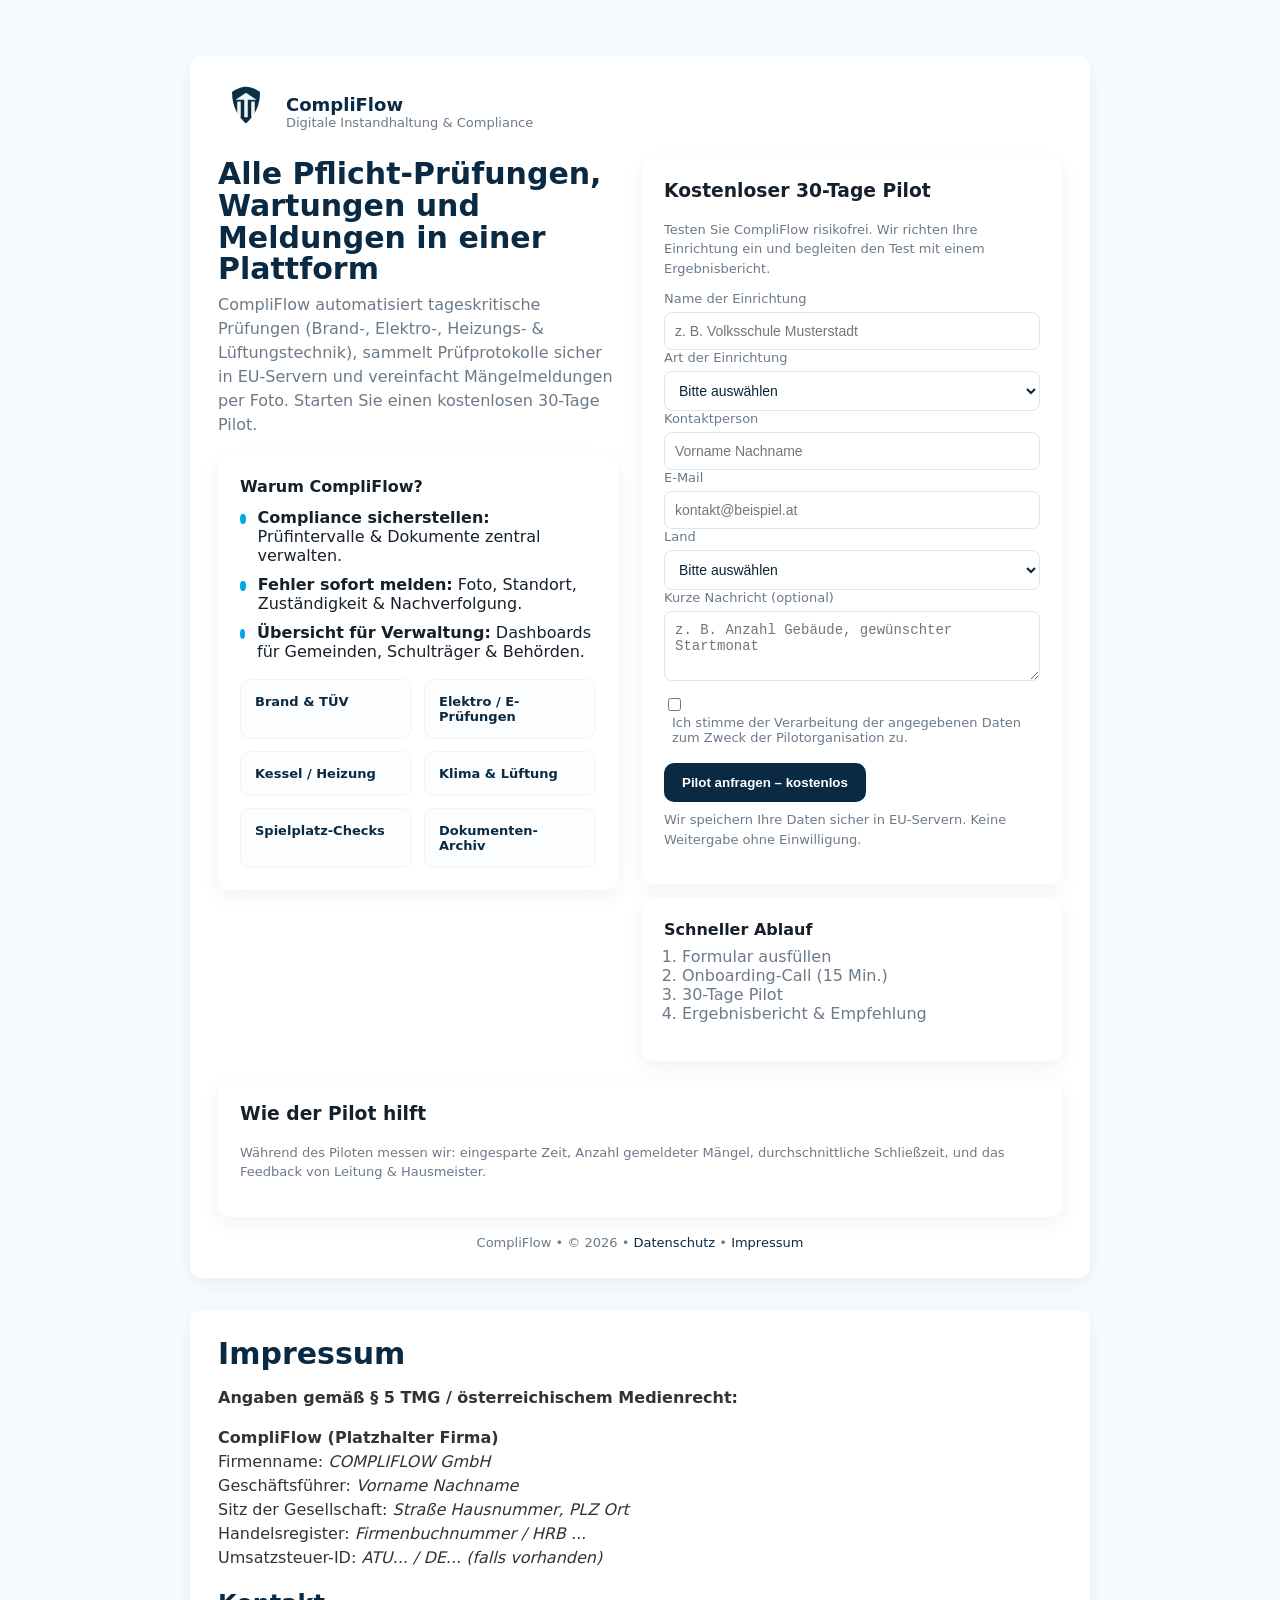
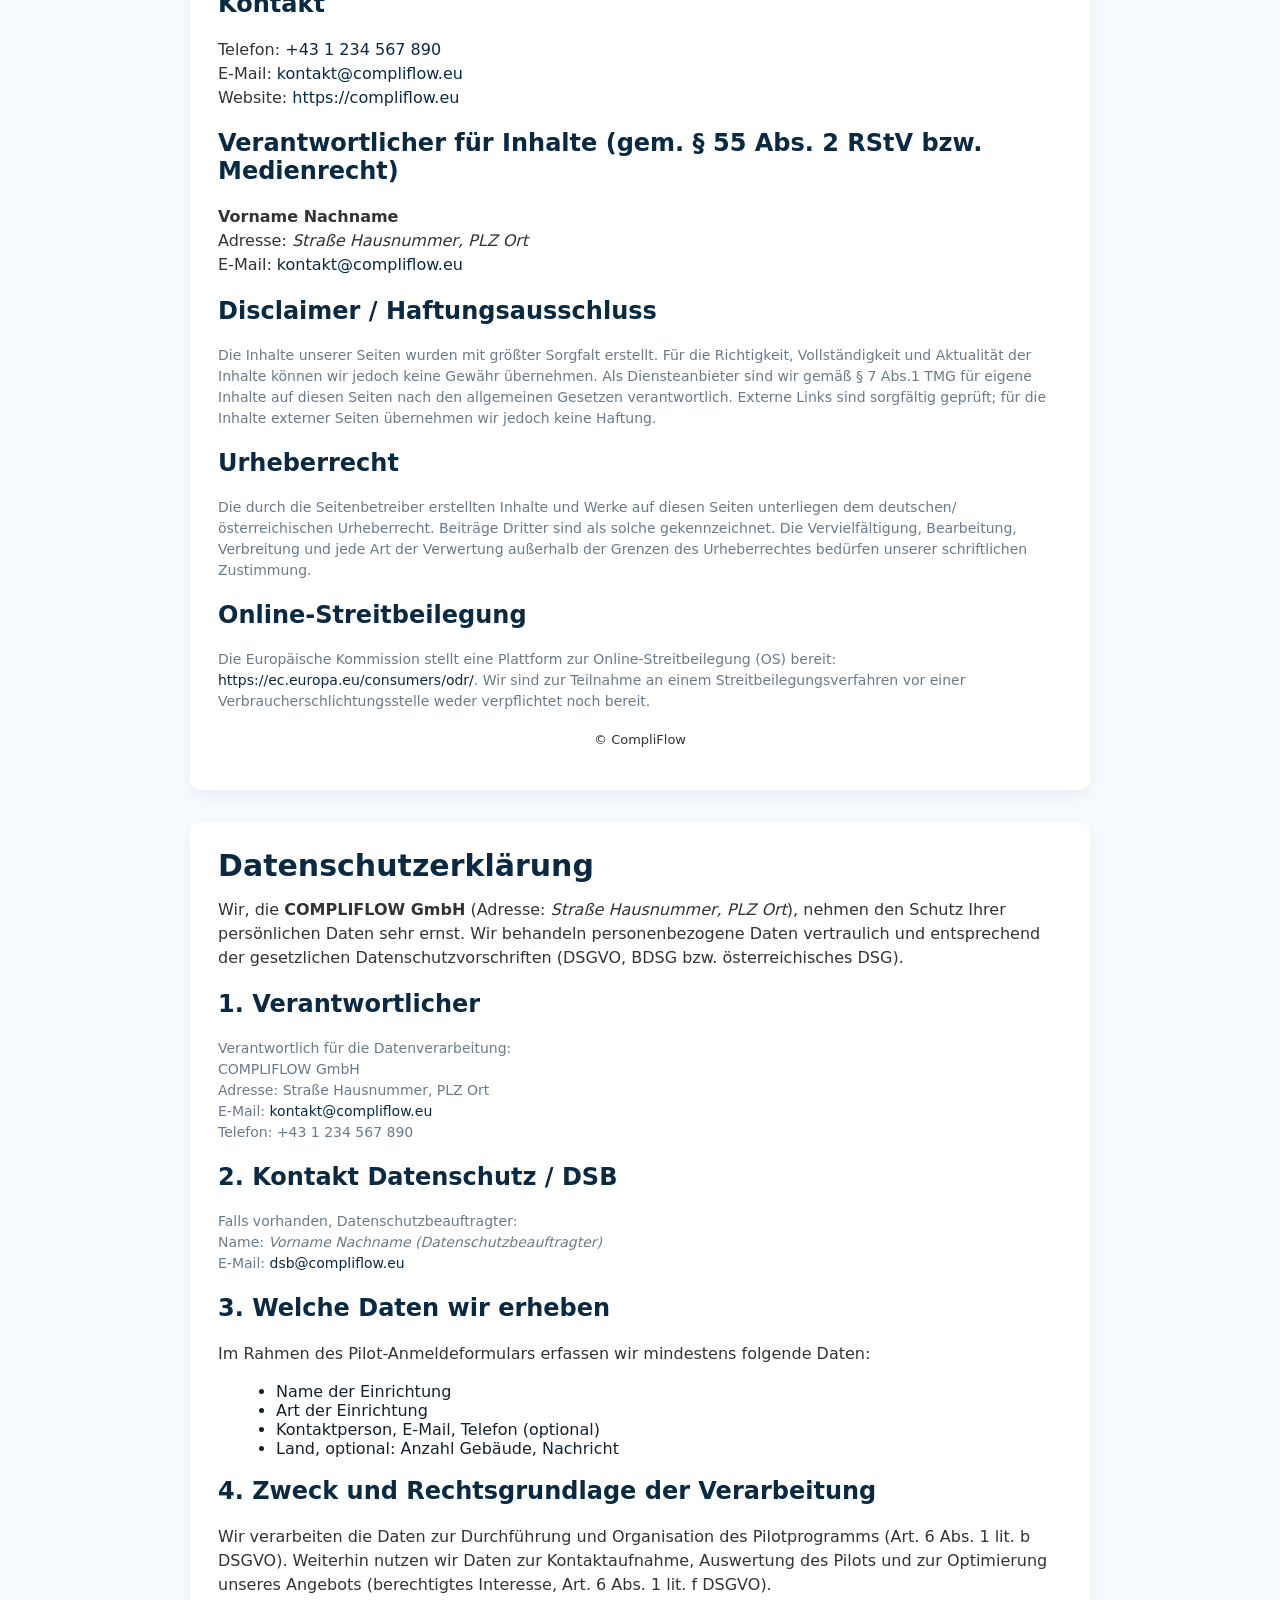
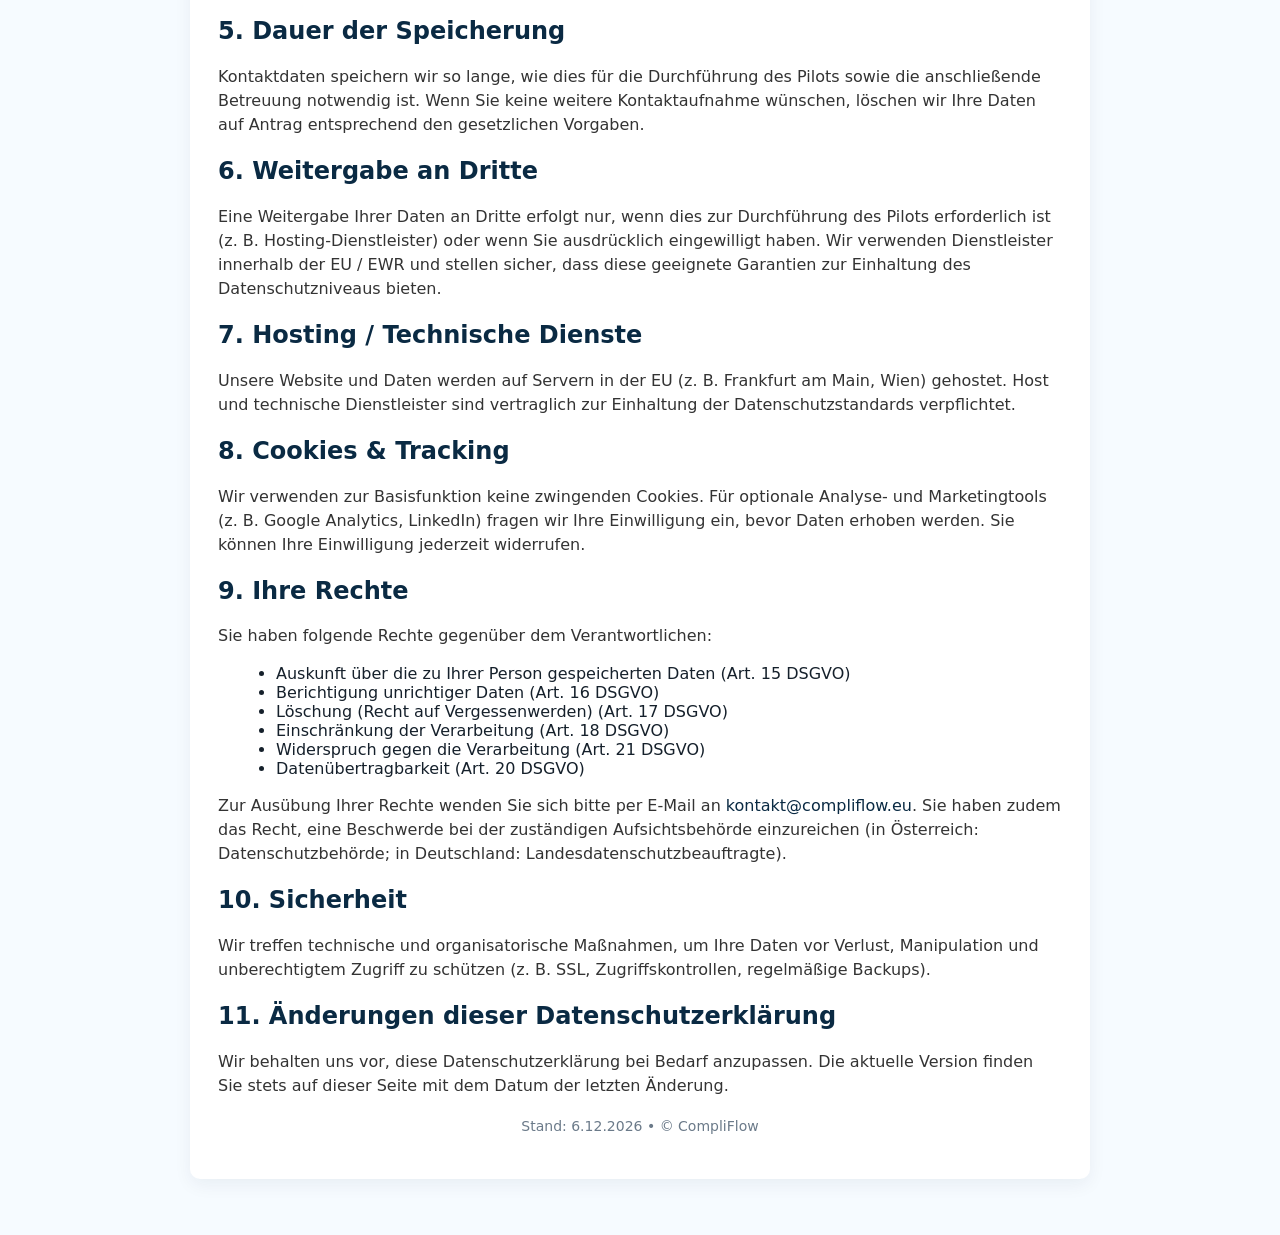
==== index.html @ 42abb783 "Update index.html" ====
<!doctype html>
<html lang="de">
<head><link rel="manifest" href="/manifest.json">
<link rel="apple-touch-icon" sizes="192x192" href="/icons/icon-192.png">
<meta name="theme-color" content="#0A2A43">

  <meta charset="utf-8" />
  <meta name="viewport" content="width=device-width,initial-scale=1" />
  <meta name="description" content="CompliFlow – Digitale Instandhaltung & Compliance für Schulen, Kindergärten & öffentliche Einrichtungen. Kostenloser 30-Tage Pilot." />
  <title>CompliFlow — Digitale Wartung & Compliance für öffentliche Einrichtungen</title>

  <style>
    :root{
      --bg: #f6fbff;
      --primary: #0A2A43;
      --accent: #00A8E8;
      --muted: #6b7a89;
      --card:#ffffff;
      --radius:12px;
      --maxw:1100px;
      --shadow: 0 6px 20px rgba(10,42,67,0.06);
    }
    *{box-sizing:border-box}
    body{font-family:Inter, system-ui, -apple-system, "Segoe UI", Roboto, "Helvetica Neue", Arial; background:var(--bg); color:#15202b; margin:0; padding:0; -webkit-font-smoothing:antialiased}
    a{color:var(--primary); text-decoration:none}
    .container{max-width:var(--maxw); margin:36px auto; padding:24px}
    header{display:flex;align-items:center;gap:16px}
    .logo{display:flex;align-items:center;gap:12px}
    .logo svg{width:56px;height:56px}
    h1{margin:0;font-size:30px;color:var(--primary);line-height:1.06}
    p.lead{margin:8px 0 18px;color:var(--muted);font-size:16px}
    .hero{display:grid;grid-template-columns:1fr 420px;gap:24px;align-items:start;margin-top:18px}
    .card{background:var(--card);border-radius:var(--radius);padding:22px;box-shadow:var(--shadow)}
    .bullets{display:flex;flex-direction:column;gap:10px;margin-top:12px}
    .bullet{display:flex;gap:12px;align-items:flex-start}
    .dot{width:10px;height:10px;background:var(--accent);border-radius:50%;margin-top:6px}
    .features{display:grid;grid-template-columns:repeat(2,minmax(0,1fr));gap:12px;margin-top:18px}
    .feature{background:#fbfdff;border-radius:10px;padding:14px;border:1px solid #eef6fb;color:var(--primary);font-weight:700;font-size:13px}
    form label{display:block;font-size:13px;color:var(--muted);margin-bottom:6px}
    input[type="text"], input[type="email"], select, textarea{
      width:100%;padding:10px;border-radius:8px;border:1px solid #d7e7f4;background:#fff;font-size:14px;color:#0a2533;
    }
    .btn{display:inline-block;background:var(--primary);color:#fff;padding:12px 18px;border-radius:10px;border:none;font-weight:700;cursor:pointer}
    .muted-small{font-size:13px;color:var(--muted);margin-top:8px}
    footer{margin-top:28px;color:var(--muted);font-size:13px;text-align:center}
    .small{font-size:13px;color:var(--muted)}
    @media(max-width:880px){
      .hero{grid-template-columns:1fr; }
      .features{grid-template-columns:repeat(1,1fr)}
      .logo svg{width:48px;height:48px}
    }
  </style>
</head>
<body>
  <div class="container">
    <header>
      <div class="logo" aria-hidden="true">
        <!-- Inline SVG logo (shield + building). Ha külön fájl kell, lásd lent) -->
        <svg viewBox="0 0 64 64" xmlns="http://www.w3.org/2000/svg" role="img" aria-label="CompliFlow Logo">
          <defs>
            <linearGradient id="g1" x1="0" x2="0" y1="0" y2="1">
              <stop offset="0" stop-color="#0b3149"/>
              <stop offset="1" stop-color="#0A2A43"/>
            </linearGradient>
          </defs>
          <!-- shield -->
          <path d="M32 3c6 0 12 3 16 6 0 18-8 29-16 36-8-7-16-18-16-36C20 6 26 3 32 3z" fill="url(#g1)"/>
          <!-- building: 3 pillars -->
          <rect x="22" y="20" width="4" height="18" fill="#fff" opacity="0.95"/>
          <rect x="30" y="16" width="4" height="22" fill="#fff" opacity="0.95"/>
          <rect x="38" y="20" width="4" height="18" fill="#fff" opacity="0.95"/>
          <!-- roof -->
          <path d="M20 18 L32 10 L44 18 Z" fill="#fff" opacity="0.95"/>
        </svg>

        <div>
          <div style="font-weight:800;color:var(--primary);font-size:18px">CompliFlow</div>
          <div class="small">Digitale Instandhaltung & Compliance</div>
        </div>
      </div>
    </header>

    <section class="hero" role="main" aria-labelledby="hero-title">
      <div>
        <h1 id="hero-title">Alle Pflicht-Prüfungen, Wartungen und Meldungen in einer Plattform</h1>
        <p class="lead">CompliFlow automatisiert tageskritische Prüfungen (Brand-, Elektro-, Heizungs- & Lüftungstechnik), sammelt Prüfprotokolle sicher in EU-Servern und vereinfacht Mängelmeldungen per Foto. Starten Sie einen kostenlosen 30-Tage Pilot.</p>

        <div class="card" aria-hidden="false">
          <strong>Warum CompliFlow?</strong>
          <div class="bullets" role="list">
            <div class="bullet" role="listitem"><div class="dot" aria-hidden="true"></div><div><strong>Compliance sicherstellen:</strong> Prüfintervalle & Dokumente zentral verwalten.</div></div>
            <div class="bullet" role="listitem"><div class="dot" aria-hidden="true"></div><div><strong>Fehler sofort melden:</strong> Foto, Standort, Zuständigkeit & Nachverfolgung.</div></div>
            <div class="bullet" role="listitem"><div class="dot" aria-hidden="true"></div><div><strong>Übersicht für Verwaltung:</strong> Dashboards für Gemeinden, Schulträger & Behörden.</div></div>
          </div>

          <div class="features" aria-hidden="false">
            <div class="feature">Brand & TÜV</div>
            <div class="feature">Elektro / E-Prüfungen</div>
            <div class="feature">Kessel / Heizung</div>
            <div class="feature">Klima & Lüftung</div>
            <div class="feature">Spielplatz-Checks</div>
            <div class="feature">Dokumenten-Archiv</div>
          </div>
        </div>

      </div>

      <aside>
        <div class="card" role="region" aria-labelledby="pilot-title">
          <h3 id="pilot-title" style="margin-top:0">Kostenloser 30-Tage Pilot</h3>
          <p class="muted-small">Testen Sie CompliFlow risikofrei. Wir richten Ihre Einrichtung ein und begleiten den Test mit einem Ergebnisbericht.</p>

          <!-- FORM: Replace action with your real endpoint or Formspree -->
          <form id="pilotForm" action="#" method="post" onsubmit="handleSubmit(event)" novalidate>
            <label for="instName">Name der Einrichtung</label>
            <input id="instName" name="institution_name" type="text" required placeholder="z. B. Volksschule Musterstadt">

            <label for="instType">Art der Einrichtung</label>
            <select id="instType" name="institution_type" required>
              <option value="">Bitte auswählen</option>
              <option>Kindergarten / Kita</option>
              <option>Grundschule</option>
              <option>Mittelschule / Sekundarstufe</option>
              <option>Gemeinde / Verwaltungsgebäude</option>
              <option>Andere</option>
            </select>

            <label for="contactName">Kontaktperson</label>
            <input id="contactName" name="contact_name" type="text" required placeholder="Vorname Nachname">

            <label for="email">E-Mail</label>
            <input id="email" name="email" type="email" required placeholder="kontakt@beispiel.at">

            <label for="country">Land</label>
            <select id="country" name="country" required>
              <option value="">Bitte auswählen</option>
              <option>Österreich</option>
              <option>Deutschland</option>
              <option>Ungarn</option>
              <option>Slowakei</option>
              <option>Tschechien</option>
              <option>Andere</option>
            </select>

            <label for="message">Kurze Nachricht (optional)</label>
            <textarea id="message" name="message" rows="3" placeholder="z. B. Anzahl Gebäude, gewünschter Startmonat"></textarea>

            <div style="margin-top:10px">
              <input id="gdpr" name="gdpr" type="checkbox" required>
              <label for="gdpr" style="display:inline-block;margin-left:8px;font-size:13px;color:var(--muted)">Ich stimme der Verarbeitung der angegebenen Daten zum Zweck der Pilotorganisation zu.</label>
            </div>

            <div style="margin-top:12px">
              <button class="btn" type="submit">Pilot anfragen – kostenlos</button>
            </div>

            <p class="muted-small">Wir speichern Ihre Daten sicher in EU-Servern. Keine Weitergabe ohne Einwilligung.</p>
          </form>
        </div>

        <div style="height:14px"></div>

        <div class="card" style="text-align:left">
          <strong>Schneller Ablauf</strong>
          <ol style="color:var(--muted);padding-left:18px;margin-top:8px">
            <li>Formular ausfüllen</li>
            <li>Onboarding-Call (15 Min.)</li>
            <li>30-Tage Pilot</li>
            <li>Ergebnisbericht & Empfehlung</li>
          </ol>
        </div>
      </aside>
    </section>

    <section style="margin-top:20px">
      <div class="card">
        <h3 style="margin-top:0">Wie der Pilot hilft</h3>
        <p class="muted-small">Während des Piloten messen wir: eingesparte Zeit, Anzahl gemeldeter Mängel, durchschnittliche Schließzeit, und das Feedback von Leitung & Hausmeister.</p>
      </div>
    </section>

    <footer>
      <div class="muted-small">CompliFlow • © <span id="year"></span> • <a href="/datenschutz.html">Datenschutz</a> • <a href="/impressum.html">Impressum</a></div>
    </footer>
  </div>

  <script>
    document.getElementById('year').textContent = new Date().getFullYear();

    // Demo submit handler: REPLACE with real endpoint (Formspree/Netlify/back-end)
    async function handleSubmit(e){
      e.preventDefault();
      const form = e.target;
      const data = new FormData(form);
      // Quick front validation
      if(!form.gdpr.checked){ alert('Bitte Datenschutzbestimmungen zustimmen.'); return; }

      // TODO: replace the URL below with your actual backend endpoint or Formspree endpoint
      const endpoint = 'https://formspree.io/f/your-form-id'; // <- REPLACE THIS

      try{
        // If you prefer Netlify forms, just remove fetch and use regular submit with proper attributes.
        const payload = {};
        data.forEach((v,k)=> payload[k]=v);
        // Send to demo endpoint (comment out if not using)
        const resp = await fetch(endpoint, {
          method: 'POST',
          headers: {'Accept':'application/json','Content-Type':'application/json'},
          body: JSON.stringify(payload)
        });
        if(resp.ok){
          alert('Danke! Ihre Pilot-Anfrage wurde gesendet. Wir melden uns in 2 Werktagen.');
          form.reset();
        } else {
          const txt = await resp.text();
          console.error('Form error', txt);
          alert('Fehler beim Senden. Bitte senden Sie eine E-Mail an kontakt@compliflow.eu');
        }
      }catch(err){
        console.error(err);
        alert('Fehler beim Senden. Bitte prüfen Sie Ihre Internetverbindung oder senden Sie eine E-Mail an kontakt@compliflow.eu');
      }
    }
  </script>
</body>
</html>
<!doctype html>
<html lang="de">
<head>
  <meta charset="utf-8" />
  <meta name="viewport" content="width=device-width,initial-scale=1" />
  <title>Impressum – CompliFlow</title>
  <meta name="robots" content="index,follow" />
  <style>
    body{font-family:Inter,system-ui,Arial,sans-serif;background:#f6fbff;color:#15202b;margin:0;padding:24px}
    .container{max-width:900px;margin:32px auto;background:#fff;padding:28px;border-radius:10px;box-shadow:0 6px 18px rgba(10,42,67,0.06)}
    h1{color:#0A2A43;margin-top:0}
    p{color:#333;line-height:1.5}
    .muted{color:#6b7a89;font-size:14px}
    a{color:#0A2A43}
    footer{margin-top:18px;color:#6b7a89;font-size:13px;text-align:center}
  </style>
</head>
<body>
  <div class="container">
    <h1>Impressum</h1>

    <p><strong>Angaben gemäß § 5 TMG / österreichischem Medienrecht:</strong></p>

    <p>
      <strong>CompliFlow (Platzhalter Firma)</strong><br>
      Firmenname: <em>COMPLIFLOW GmbH</em><br>
      Geschäftsführer: <em>Vorname Nachname</em><br>
      Sitz der Gesellschaft: <em>Straße Hausnummer, PLZ Ort</em><br>
      Handelsregister: <em>Firmenbuchnummer / HRB ...</em><br>
      Umsatzsteuer-ID: <em>ATU... / DE... (falls vorhanden)</em>
    </p>

    <h2>Kontakt</h2>
    <p>
      Telefon: <a href="tel:+431234567890">+43 1 234 567 890</a><br>
      E-Mail: <a href="mailto:kontakt@compliflow.eu">kontakt@compliflow.eu</a><br>
      Website: <a href="/">https://compliflow.eu</a>
    </p>

    <h2>Verantwortlicher für Inhalte (gem. § 55 Abs. 2 RStV bzw. Medienrecht)</h2>
    <p>
      <strong>Vorname Nachname</strong><br>
      Adresse: <em>Straße Hausnummer, PLZ Ort</em><br>
      E-Mail: <a href="mailto:kontakt@compliflow.eu">kontakt@compliflow.eu</a>
    </p>

    <h2>Disclaimer / Haftungsausschluss</h2>
    <p class="muted">
      Die Inhalte unserer Seiten wurden mit größter Sorgfalt erstellt. Für die Richtigkeit, Vollständigkeit und Aktualität der Inhalte können wir jedoch keine Gewähr übernehmen.
      Als Diensteanbieter sind wir gemäß § 7 Abs.1 TMG für eigene Inhalte auf diesen Seiten nach den allgemeinen Gesetzen verantwortlich.
      Externe Links sind sorgfältig geprüft; für die Inhalte externer Seiten übernehmen wir jedoch keine Haftung.
    </p>

    <h2>Urheberrecht</h2>
    <p class="muted">
      Die durch die Seitenbetreiber erstellten Inhalte und Werke auf diesen Seiten unterliegen dem deutschen/österreichischen Urheberrecht.
      Beiträge Dritter sind als solche gekennzeichnet. Die Vervielfältigung, Bearbeitung, Verbreitung und jede Art der Verwertung außerhalb der Grenzen des Urheberrechtes bedürfen unserer schriftlichen Zustimmung.
    </p>

    <h2>Online-Streitbeilegung</h2>
    <p class="muted">
      Die Europäische Kommission stellt eine Plattform zur Online-Streitbeilegung (OS) bereit: <a href="https://ec.europa.eu/consumers/odr/" target="_blank" rel="noopener">https://ec.europa.eu/consumers/odr/</a>.
      Wir sind zur Teilnahme an einem Streitbeilegungsverfahren vor einer Verbraucherschlichtungsstelle weder verpflichtet noch bereit.
    </p>

    <footer>
      <p>© <span id="year"></span> CompliFlow</p>
    </footer>
  </div>

  <script>document.getElementById('year').textContent=new Date().getFullYear();</script>
</body>
</html>
<!doctype html>
<html lang="de">
<head>
  <meta charset="utf-8" />
  <meta name="viewport" content="width=device-width,initial-scale=1" />
  <title>Datenschutzerklärung – CompliFlow</title>
  <meta name="robots" content="index,follow" />
  <style>
    body{font-family:Inter,system-ui,Arial,sans-serif;background:#f6fbff;color:#15202b;margin:0;padding:24px}
    .container{max-width:900px;margin:32px auto;background:#fff;padding:28px;border-radius:10px;box-shadow:0 6px 18px rgba(10,42,67,0.06)}
    h1{color:#0A2A43;margin-top:0}
    h2{color:#0A2A43}
    p{color:#333;line-height:1.5}
    ul{margin-left:18px}
    .muted{color:#6b7a89;font-size:14px}
    a{color:#0A2A43}
    footer{margin-top:18px;color:#6b7a89;font-size:13px;text-align:center}
  </style>
</head>
<body>
  <div class="container">
    <h1>Datenschutzerklärung</h1>

    <p>Wir, die <strong>COMPLIFLOW GmbH</strong> (Adresse: <em>Straße Hausnummer, PLZ Ort</em>), nehmen den Schutz Ihrer persönlichen Daten sehr ernst. Wir behandeln personenbezogene Daten vertraulich und entsprechend der gesetzlichen Datenschutzvorschriften (DSGVO, BDSG bzw. österreichisches DSG).</p>

    <h2>1. Verantwortlicher</h2>
    <p class="muted">
      Verantwortlich für die Datenverarbeitung: <br>
      COMPLIFLOW GmbH<br>
      Adresse: Straße Hausnummer, PLZ Ort<br>
      E-Mail: <a href="mailto:kontakt@compliflow.eu">kontakt@compliflow.eu</a><br>
      Telefon: +43 1 234 567 890
    </p>

    <h2>2. Kontakt Datenschutz / DSB</h2>
    <p class="muted">Falls vorhanden, Datenschutzbeauftragter: <br>
      Name: <em>Vorname Nachname (Datenschutzbeauftragter)</em><br>
      E-Mail: <a href="mailto:dsb@compliflow.eu">dsb@compliflow.eu</a>
    </p>

    <h2>3. Welche Daten wir erheben</h2>
    <p>Im Rahmen des Pilot-Anmeldeformulars erfassen wir mindestens folgende Daten:</p>
    <ul>
      <li>Name der Einrichtung</li>
      <li>Art der Einrichtung</li>
      <li>Kontaktperson, E-Mail, Telefon (optional)</li>
      <li>Land, optional: Anzahl Gebäude, Nachricht</li>
    </ul>

    <h2>4. Zweck und Rechtsgrundlage der Verarbeitung</h2>
    <p>Wir verarbeiten die Daten zur Durchführung und Organisation des Pilotprogramms (Art. 6 Abs. 1 lit. b DSGVO). Weiterhin nutzen wir Daten zur Kontaktaufnahme, Auswertung des Pilots und zur Optimierung unseres Angebots (berechtigtes Interesse, Art. 6 Abs. 1 lit. f DSGVO).</p>

    <h2>5. Dauer der Speicherung</h2>
    <p>Kontaktdaten speichern wir so lange, wie dies für die Durchführung des Pilots sowie die anschließende Betreuung notwendig ist. Wenn Sie keine weitere Kontaktaufnahme wünschen, löschen wir Ihre Daten auf Antrag entsprechend den gesetzlichen Vorgaben.</p>

    <h2>6. Weitergabe an Dritte</h2>
    <p>Eine Weitergabe Ihrer Daten an Dritte erfolgt nur, wenn dies zur Durchführung des Pilots erforderlich ist (z. B. Hosting-Dienstleister) oder wenn Sie ausdrücklich eingewilligt haben. Wir verwenden Dienstleister innerhalb der EU / EWR und stellen sicher, dass diese geeignete Garantien zur Einhaltung des Datenschutzniveaus bieten.</p>

    <h2>7. Hosting / Technische Dienste</h2>
    <p>Unsere Website und Daten werden auf Servern in der EU (z. B. Frankfurt am Main, Wien) gehostet. Host und technische Dienstleister sind vertraglich zur Einhaltung der Datenschutzstandards verpflichtet.</p>

    <h2>8. Cookies & Tracking</h2>
    <p>Wir verwenden zur Basisfunktion keine zwingenden Cookies. Für optionale Analyse- und Marketingtools (z. B. Google Analytics, LinkedIn) fragen wir Ihre Einwilligung ein, bevor Daten erhoben werden. Sie können Ihre Einwilligung jederzeit widerrufen.</p>

    <h2>9. Ihre Rechte</h2>
    <p>Sie haben folgende Rechte gegenüber dem Verantwortlichen:</p>
    <ul>
      <li>Auskunft über die zu Ihrer Person gespeicherten Daten (Art. 15 DSGVO)</li>
      <li>Berichtigung unrichtiger Daten (Art. 16 DSGVO)</li>
      <li>Löschung (Recht auf Vergessenwerden) (Art. 17 DSGVO)</li>
      <li>Einschränkung der Verarbeitung (Art. 18 DSGVO)</li>
      <li>Widerspruch gegen die Verarbeitung (Art. 21 DSGVO)</li>
      <li>Datenübertragbarkeit (Art. 20 DSGVO)</li>
    </ul>
    <p>Zur Ausübung Ihrer Rechte wenden Sie sich bitte per E-Mail an <a href="mailto:kontakt@compliflow.eu">kontakt@compliflow.eu</a>. Sie haben zudem das Recht, eine Beschwerde bei der zuständigen Aufsichtsbehörde einzureichen (in Österreich: Datenschutzbehörde; in Deutschland: Landesdatenschutzbeauftragte).</p>

    <h2>10. Sicherheit</h2>
    <p>Wir treffen technische und organisatorische Maßnahmen, um Ihre Daten vor Verlust, Manipulation und unberechtigtem Zugriff zu schützen (z. B. SSL, Zugriffskontrollen, regelmäßige Backups).</p>

    <h2>11. Änderungen dieser Datenschutzerklärung</h2>
    <p>Wir behalten uns vor, diese Datenschutzerklärung bei Bedarf anzupassen. Die aktuelle Version finden Sie stets auf dieser Seite mit dem Datum der letzten Änderung.</p>

    <footer>
      <p class="muted">Stand: <span id="date"></span> • © CompliFlow</p>
    </footer>
  </div>

  <script>document.getElementById('date').textContent=new Date().toLocaleDateString('de-DE');</script>
</body>
</html>
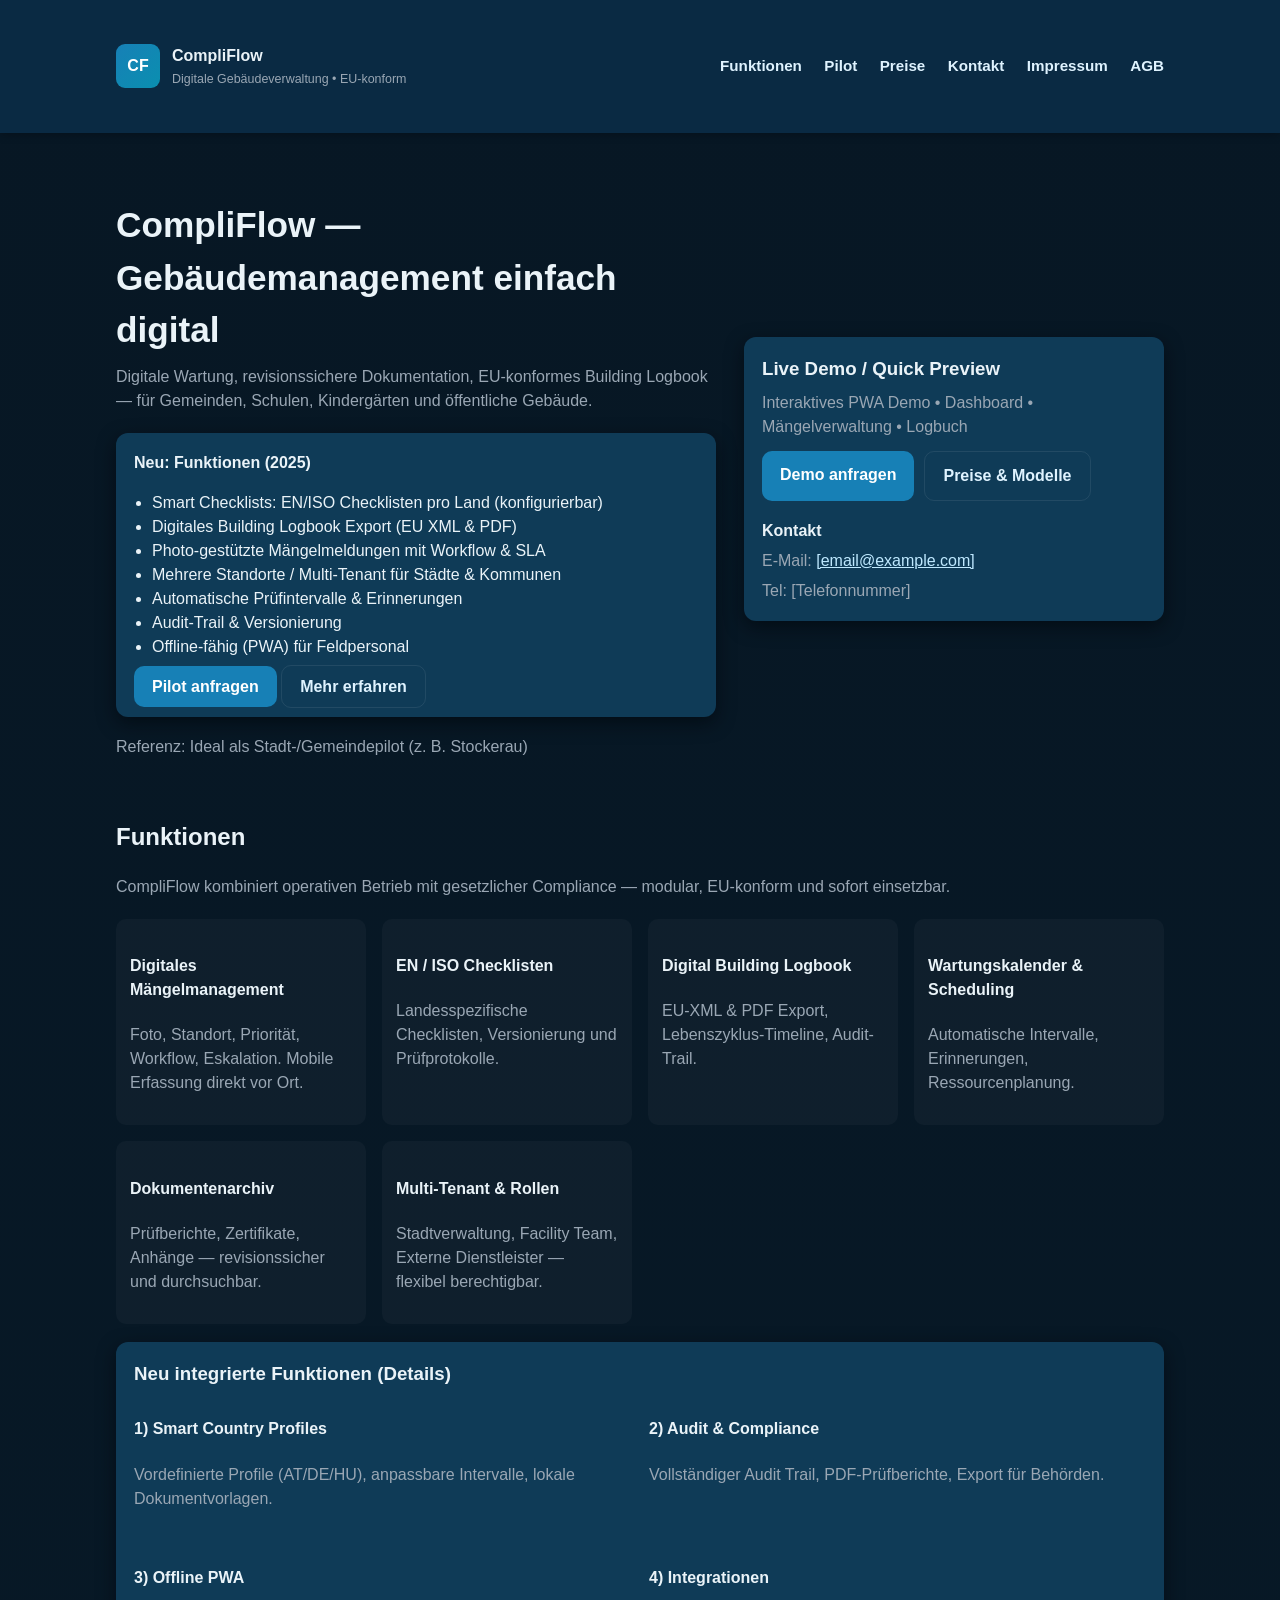
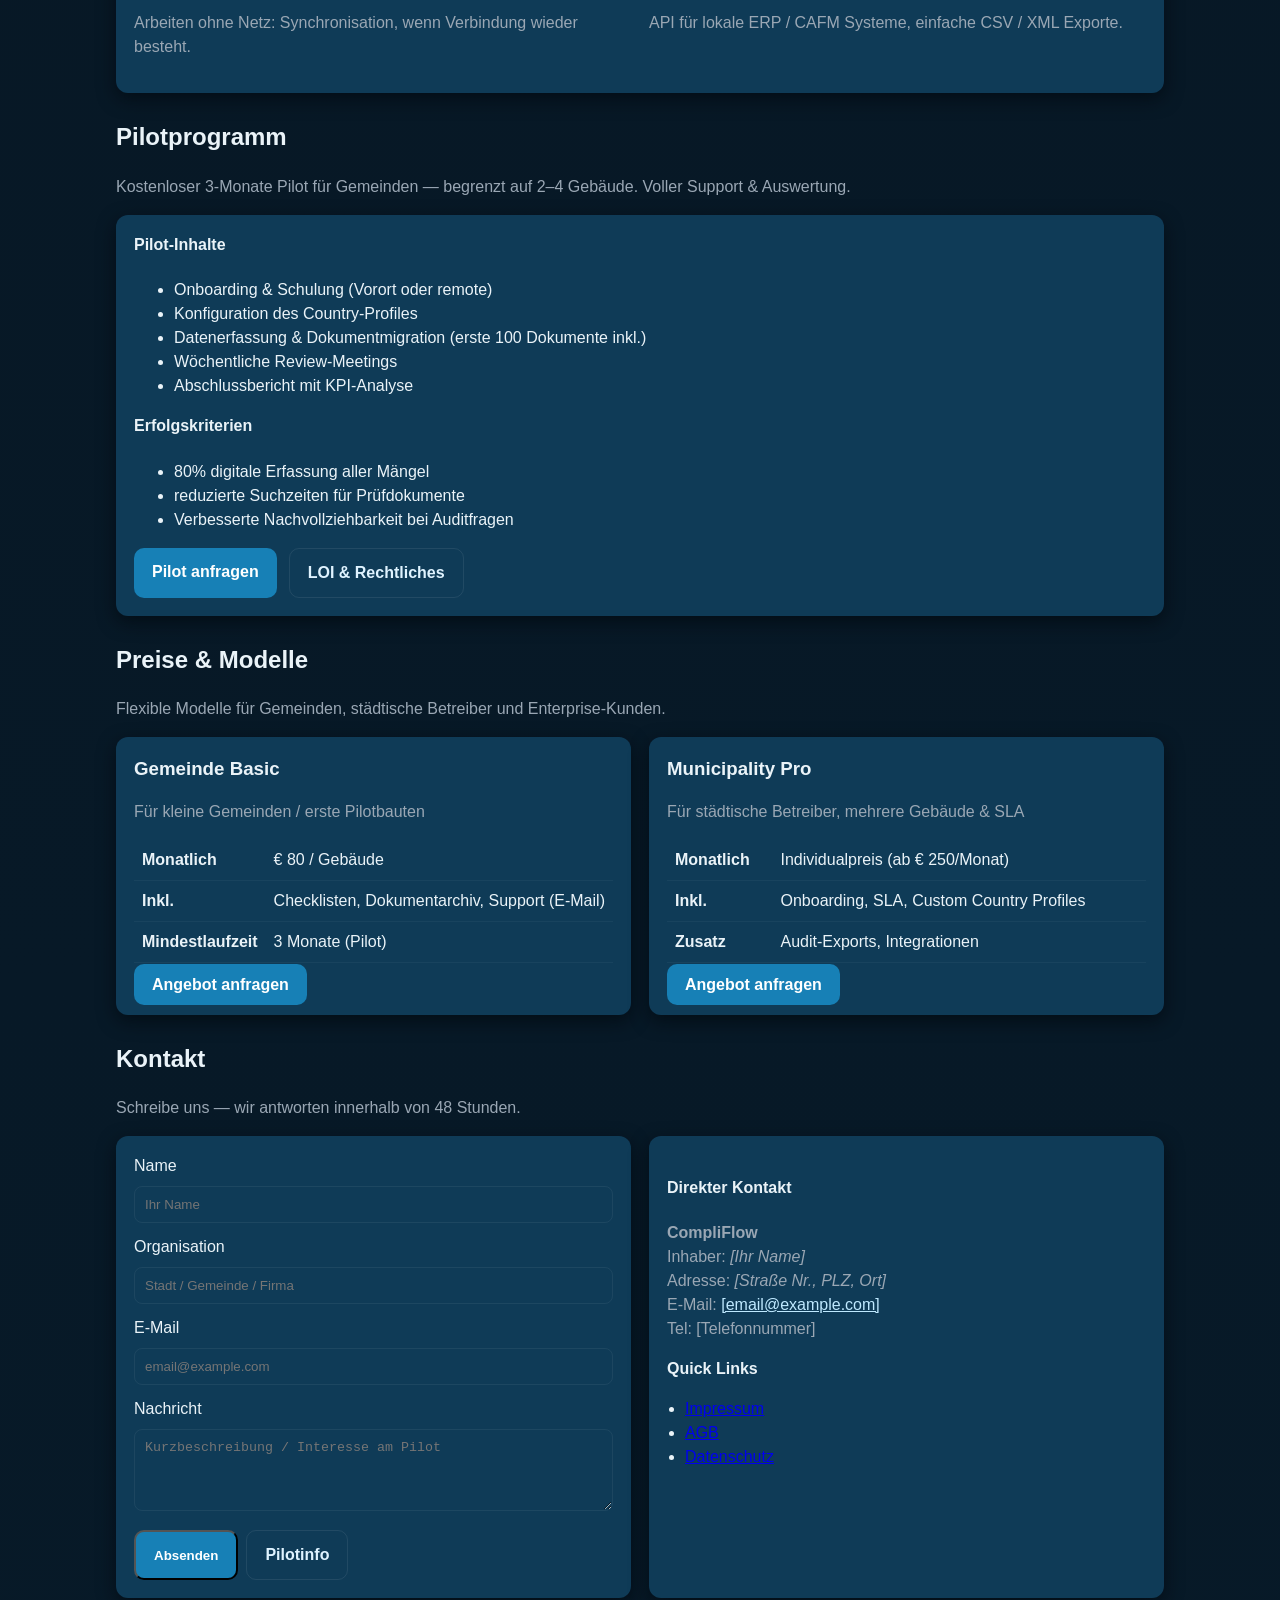
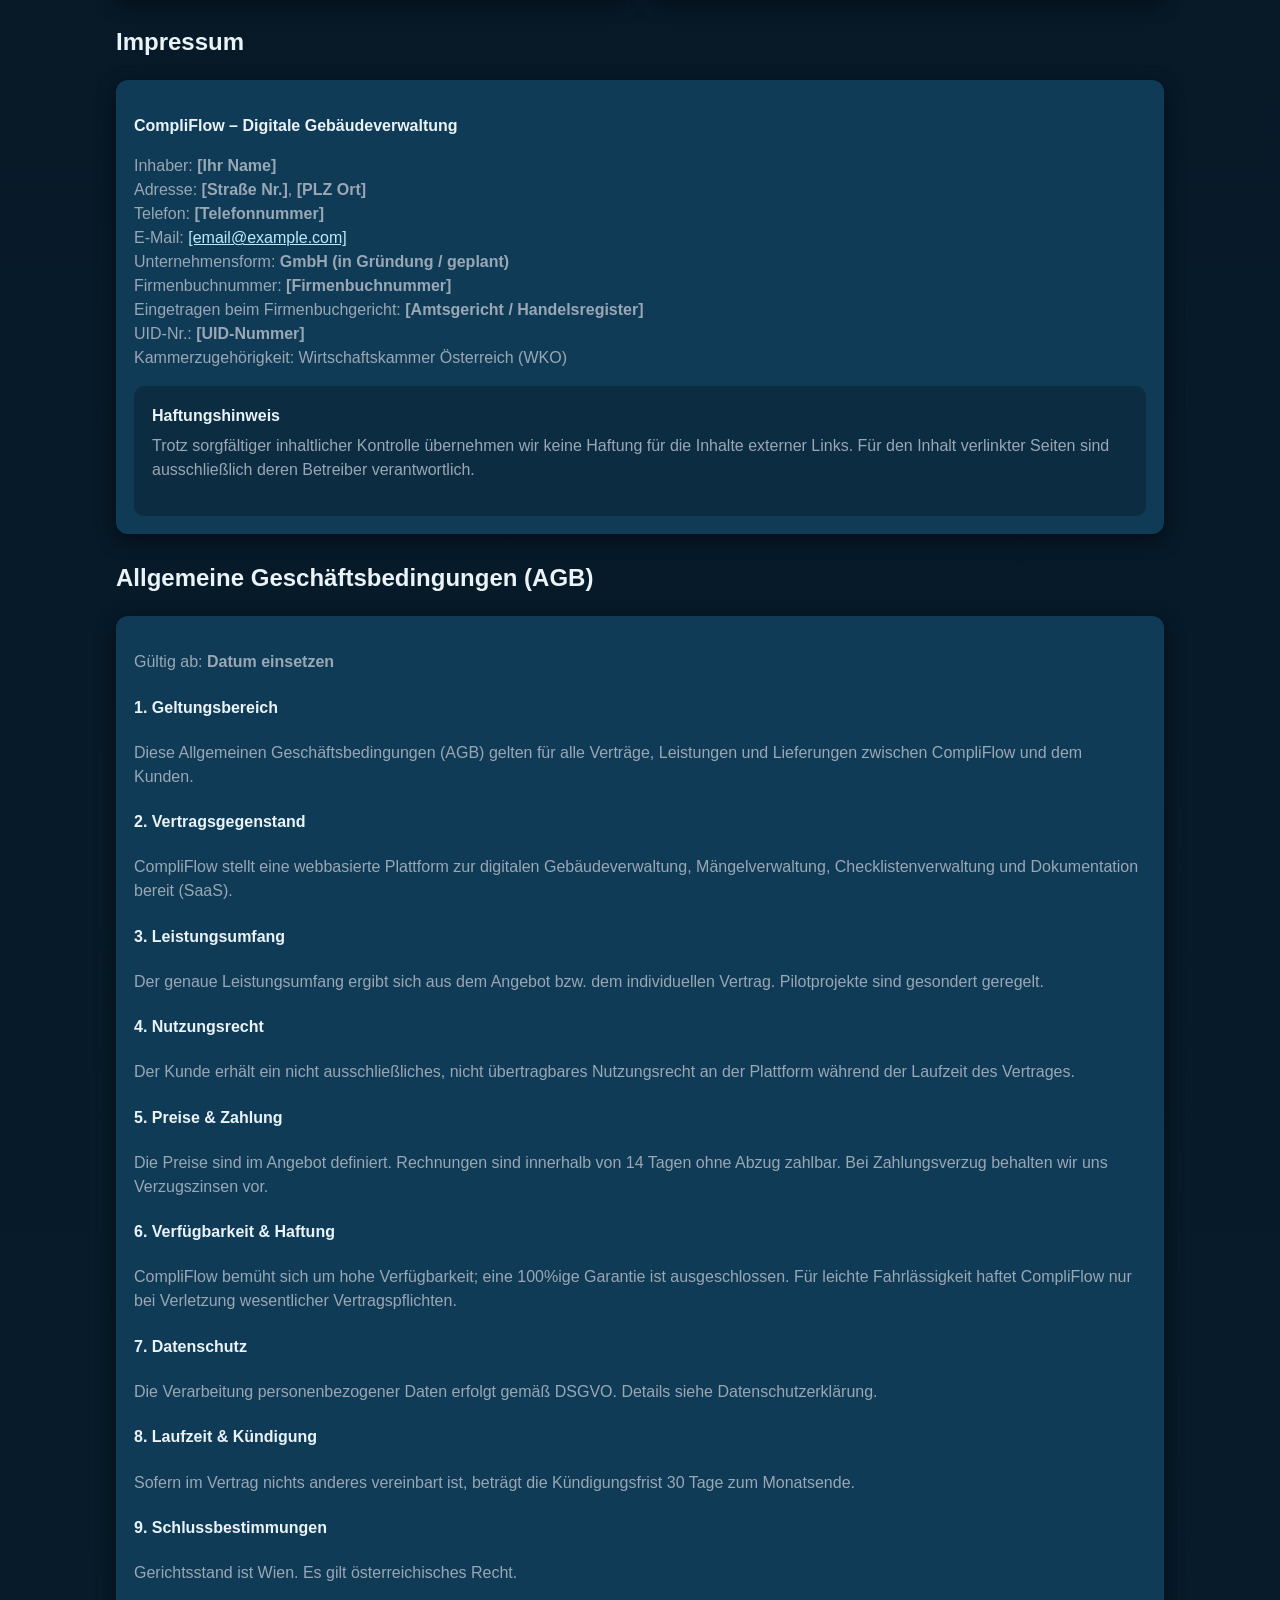
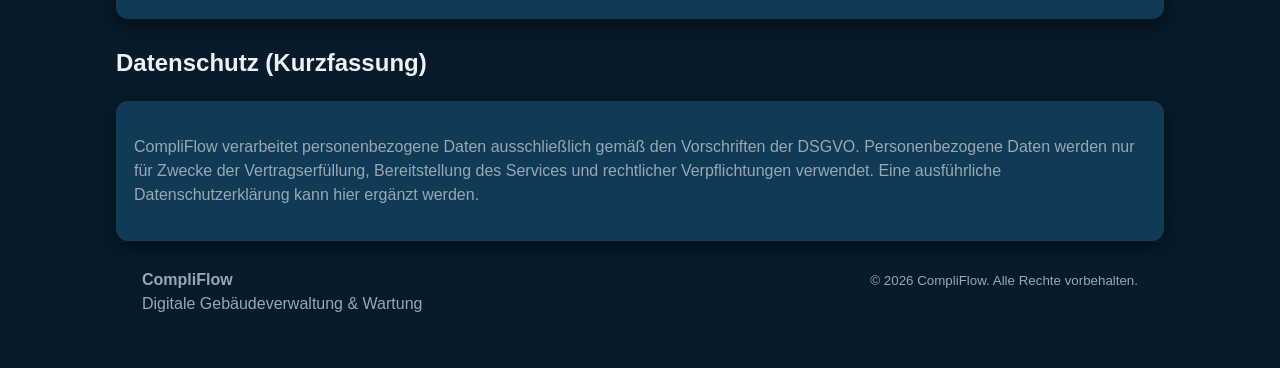
==== commit 098102a2: "Update index.html" ====
--- a/index.html
+++ b/index.html
@@ -1,389 +1,351 @@
-<!doctype html>
-<html lang="de">
-<head><link rel="manifest" href="/manifest.json">
-<link rel="apple-touch-icon" sizes="192x192" href="/icons/icon-192.png">
-<meta name="theme-color" content="#0A2A43">
-
-  <meta charset="utf-8" />
-  <meta name="viewport" content="width=device-width,initial-scale=1" />
-  <meta name="description" content="CompliFlow – Digitale Instandhaltung & Compliance für Schulen, Kindergärten & öffentliche Einrichtungen. Kostenloser 30-Tage Pilot." />
-  <title>CompliFlow — Digitale Wartung & Compliance für öffentliche Einrichtungen</title>
-
-  <style>
-    :root{
-      --bg: #f6fbff;
-      --primary: #0A2A43;
-      --accent: #00A8E8;
-      --muted: #6b7a89;
-      --card:#ffffff;
-      --radius:12px;
-      --maxw:1100px;
-      --shadow: 0 6px 20px rgba(10,42,67,0.06);
-    }
-    *{box-sizing:border-box}
-    body{font-family:Inter, system-ui, -apple-system, "Segoe UI", Roboto, "Helvetica Neue", Arial; background:var(--bg); color:#15202b; margin:0; padding:0; -webkit-font-smoothing:antialiased}
-    a{color:var(--primary); text-decoration:none}
-    .container{max-width:var(--maxw); margin:36px auto; padding:24px}
-    header{display:flex;align-items:center;gap:16px}
-    .logo{display:flex;align-items:center;gap:12px}
-    .logo svg{width:56px;height:56px}
-    h1{margin:0;font-size:30px;color:var(--primary);line-height:1.06}
-    p.lead{margin:8px 0 18px;color:var(--muted);font-size:16px}
-    .hero{display:grid;grid-template-columns:1fr 420px;gap:24px;align-items:start;margin-top:18px}
-    .card{background:var(--card);border-radius:var(--radius);padding:22px;box-shadow:var(--shadow)}
-    .bullets{display:flex;flex-direction:column;gap:10px;margin-top:12px}
-    .bullet{display:flex;gap:12px;align-items:flex-start}
-    .dot{width:10px;height:10px;background:var(--accent);border-radius:50%;margin-top:6px}
-    .features{display:grid;grid-template-columns:repeat(2,minmax(0,1fr));gap:12px;margin-top:18px}
-    .feature{background:#fbfdff;border-radius:10px;padding:14px;border:1px solid #eef6fb;color:var(--primary);font-weight:700;font-size:13px}
-    form label{display:block;font-size:13px;color:var(--muted);margin-bottom:6px}
-    input[type="text"], input[type="email"], select, textarea{
-      width:100%;padding:10px;border-radius:8px;border:1px solid #d7e7f4;background:#fff;font-size:14px;color:#0a2533;
-    }
-    .btn{display:inline-block;background:var(--primary);color:#fff;padding:12px 18px;border-radius:10px;border:none;font-weight:700;cursor:pointer}
-    .muted-small{font-size:13px;color:var(--muted);margin-top:8px}
-    footer{margin-top:28px;color:var(--muted);font-size:13px;text-align:center}
-    .small{font-size:13px;color:var(--muted)}
-    @media(max-width:880px){
-      .hero{grid-template-columns:1fr; }
-      .features{grid-template-columns:repeat(1,1fr)}
-      .logo svg{width:48px;height:48px}
-    }
-  </style>
-</head>
-<body>
-  <div class="container">
-    <header>
-      <div class="logo" aria-hidden="true">
-        <!-- Inline SVG logo (shield + building). Ha külön fájl kell, lásd lent) -->
-        <svg viewBox="0 0 64 64" xmlns="http://www.w3.org/2000/svg" role="img" aria-label="CompliFlow Logo">
-          <defs>
-            <linearGradient id="g1" x1="0" x2="0" y1="0" y2="1">
-              <stop offset="0" stop-color="#0b3149"/>
-              <stop offset="1" stop-color="#0A2A43"/>
-            </linearGradient>
-          </defs>
-          <!-- shield -->
-          <path d="M32 3c6 0 12 3 16 6 0 18-8 29-16 36-8-7-16-18-16-36C20 6 26 3 32 3z" fill="url(#g1)"/>
-          <!-- building: 3 pillars -->
-          <rect x="22" y="20" width="4" height="18" fill="#fff" opacity="0.95"/>
-          <rect x="30" y="16" width="4" height="22" fill="#fff" opacity="0.95"/>
-          <rect x="38" y="20" width="4" height="18" fill="#fff" opacity="0.95"/>
-          <!-- roof -->
-          <path d="M20 18 L32 10 L44 18 Z" fill="#fff" opacity="0.95"/>
-        </svg>
-
-        <div>
-          <div style="font-weight:800;color:var(--primary);font-size:18px">CompliFlow</div>
-          <div class="small">Digitale Instandhaltung & Compliance</div>
-        </div>
-      </div>
-    </header>
-
-    <section class="hero" role="main" aria-labelledby="hero-title">
-      <div>
-        <h1 id="hero-title">Alle Pflicht-Prüfungen, Wartungen und Meldungen in einer Plattform</h1>
-        <p class="lead">CompliFlow automatisiert tageskritische Prüfungen (Brand-, Elektro-, Heizungs- & Lüftungstechnik), sammelt Prüfprotokolle sicher in EU-Servern und vereinfacht Mängelmeldungen per Foto. Starten Sie einen kostenlosen 30-Tage Pilot.</p>
-
-        <div class="card" aria-hidden="false">
-          <strong>Warum CompliFlow?</strong>
-          <div class="bullets" role="list">
-            <div class="bullet" role="listitem"><div class="dot" aria-hidden="true"></div><div><strong>Compliance sicherstellen:</strong> Prüfintervalle & Dokumente zentral verwalten.</div></div>
-            <div class="bullet" role="listitem"><div class="dot" aria-hidden="true"></div><div><strong>Fehler sofort melden:</strong> Foto, Standort, Zuständigkeit & Nachverfolgung.</div></div>
-            <div class="bullet" role="listitem"><div class="dot" aria-hidden="true"></div><div><strong>Übersicht für Verwaltung:</strong> Dashboards für Gemeinden, Schulträger & Behörden.</div></div>
-          </div>
-
-          <div class="features" aria-hidden="false">
-            <div class="feature">Brand & TÜV</div>
-            <div class="feature">Elektro / E-Prüfungen</div>
-            <div class="feature">Kessel / Heizung</div>
-            <div class="feature">Klima & Lüftung</div>
-            <div class="feature">Spielplatz-Checks</div>
-            <div class="feature">Dokumenten-Archiv</div>
-          </div>
-        </div>
-
-      </div>
-
-      <aside>
-        <div class="card" role="region" aria-labelledby="pilot-title">
-          <h3 id="pilot-title" style="margin-top:0">Kostenloser 30-Tage Pilot</h3>
-          <p class="muted-small">Testen Sie CompliFlow risikofrei. Wir richten Ihre Einrichtung ein und begleiten den Test mit einem Ergebnisbericht.</p>
-
-          <!-- FORM: Replace action with your real endpoint or Formspree -->
-          <form id="pilotForm" action="#" method="post" onsubmit="handleSubmit(event)" novalidate>
-            <label for="instName">Name der Einrichtung</label>
-            <input id="instName" name="institution_name" type="text" required placeholder="z. B. Volksschule Musterstadt">
-
-            <label for="instType">Art der Einrichtung</label>
-            <select id="instType" name="institution_type" required>
-              <option value="">Bitte auswählen</option>
-              <option>Kindergarten / Kita</option>
-              <option>Grundschule</option>
-              <option>Mittelschule / Sekundarstufe</option>
-              <option>Gemeinde / Verwaltungsgebäude</option>
-              <option>Andere</option>
-            </select>
-
-            <label for="contactName">Kontaktperson</label>
-            <input id="contactName" name="contact_name" type="text" required placeholder="Vorname Nachname">
-
-            <label for="email">E-Mail</label>
-            <input id="email" name="email" type="email" required placeholder="kontakt@beispiel.at">
-
-            <label for="country">Land</label>
-            <select id="country" name="country" required>
-              <option value="">Bitte auswählen</option>
-              <option>Österreich</option>
-              <option>Deutschland</option>
-              <option>Ungarn</option>
-              <option>Slowakei</option>
-              <option>Tschechien</option>
-              <option>Andere</option>
-            </select>
-
-            <label for="message">Kurze Nachricht (optional)</label>
-            <textarea id="message" name="message" rows="3" placeholder="z. B. Anzahl Gebäude, gewünschter Startmonat"></textarea>
-
-            <div style="margin-top:10px">
-              <input id="gdpr" name="gdpr" type="checkbox" required>
-              <label for="gdpr" style="display:inline-block;margin-left:8px;font-size:13px;color:var(--muted)">Ich stimme der Verarbeitung der angegebenen Daten zum Zweck der Pilotorganisation zu.</label>
-            </div>
-
-            <div style="margin-top:12px">
-              <button class="btn" type="submit">Pilot anfragen – kostenlos</button>
-            </div>
-
-            <p class="muted-small">Wir speichern Ihre Daten sicher in EU-Servern. Keine Weitergabe ohne Einwilligung.</p>
-          </form>
-        </div>
-
-        <div style="height:14px"></div>
-
-        <div class="card" style="text-align:left">
-          <strong>Schneller Ablauf</strong>
-          <ol style="color:var(--muted);padding-left:18px;margin-top:8px">
-            <li>Formular ausfüllen</li>
-            <li>Onboarding-Call (15 Min.)</li>
-            <li>30-Tage Pilot</li>
-            <li>Ergebnisbericht & Empfehlung</li>
-          </ol>
-        </div>
-      </aside>
-    </section>
-
-    <section style="margin-top:20px">
-      <div class="card">
-        <h3 style="margin-top:0">Wie der Pilot hilft</h3>
-        <p class="muted-small">Während des Piloten messen wir: eingesparte Zeit, Anzahl gemeldeter Mängel, durchschnittliche Schließzeit, und das Feedback von Leitung & Hausmeister.</p>
-      </div>
-    </section>
-
-    <footer>
-      <div class="muted-small">CompliFlow • © <span id="year"></span> • <a href="/datenschutz.html">Datenschutz</a> • <a href="/impressum.html">Impressum</a></div>
-    </footer>
-  </div>
-
-  <script>
-    document.getElementById('year').textContent = new Date().getFullYear();
-
-    // Demo submit handler: REPLACE with real endpoint (Formspree/Netlify/back-end)
-    async function handleSubmit(e){
-      e.preventDefault();
-      const form = e.target;
-      const data = new FormData(form);
-      // Quick front validation
-      if(!form.gdpr.checked){ alert('Bitte Datenschutzbestimmungen zustimmen.'); return; }
-
-      // TODO: replace the URL below with your actual backend endpoint or Formspree endpoint
-      const endpoint = 'https://formspree.io/f/your-form-id'; // <- REPLACE THIS
-
-      try{
-        // If you prefer Netlify forms, just remove fetch and use regular submit with proper attributes.
-        const payload = {};
-        data.forEach((v,k)=> payload[k]=v);
-        // Send to demo endpoint (comment out if not using)
-        const resp = await fetch(endpoint, {
-          method: 'POST',
-          headers: {'Accept':'application/json','Content-Type':'application/json'},
-          body: JSON.stringify(payload)
-        });
-        if(resp.ok){
-          alert('Danke! Ihre Pilot-Anfrage wurde gesendet. Wir melden uns in 2 Werktagen.');
-          form.reset();
-        } else {
-          const txt = await resp.text();
-          console.error('Form error', txt);
-          alert('Fehler beim Senden. Bitte senden Sie eine E-Mail an kontakt@compliflow.eu');
-        }
-      }catch(err){
-        console.error(err);
-        alert('Fehler beim Senden. Bitte prüfen Sie Ihre Internetverbindung oder senden Sie eine E-Mail an kontakt@compliflow.eu');
-      }
-    }
-  </script>
-</body>
-</html>
 <!doctype html>
 <html lang="de">
 <head>
   <meta charset="utf-8" />
   <meta name="viewport" content="width=device-width,initial-scale=1" />
-  <title>Impressum – CompliFlow</title>
-  <meta name="robots" content="index,follow" />
+  <title>CompliFlow — Digitale Gebäudeverwaltung & Wartung</title>
+  <meta name="description" content="CompliFlow — EU-konforme digitale Plattform für Gebäudewartung, Mängelmanagement, EN/ISO Checklisten und Digital Building Logbook." />
   <style>
-    body{font-family:Inter,system-ui,Arial,sans-serif;background:#f6fbff;color:#15202b;margin:0;padding:24px}
-    .container{max-width:900px;margin:32px auto;background:#fff;padding:28px;border-radius:10px;box-shadow:0 6px 18px rgba(10,42,67,0.06)}
-    h1{color:#0A2A43;margin-top:0}
-    p{color:#333;line-height:1.5}
-    .muted{color:#6b7a89;font-size:14px}
-    a{color:#0A2A43}
-    footer{margin-top:18px;color:#6b7a89;font-size:13px;text-align:center}
+    :root{
+      --brand:#0A2A43;
+      --accent:#1780b6;
+      --bg:#0f2740;
+      --muted:#9aa7b4;
+      --card:#0f3b57;
+      --glass: rgba(255,255,255,0.03);
+    }
+    *{box-sizing:border-box}
+    body{margin:0;font-family:Inter,Helvetica,Arial,sans-serif;background:linear-gradient(180deg,#071724 0%, #071b2a 100%);color:#eaf3f8;line-height:1.5}
+    header{background:var(--brand);padding:18px 24px;position:sticky;top:0;z-index:40;box-shadow:0 2px 8px rgba(0,0,0,.25)}
+    .container{max-width:1100px;margin:0 auto;padding:26px;}
+    .brand{display:flex;gap:12px;align-items:center}
+    .logo{width:44px;height:44px;border-radius:9px;background:linear-gradient(135deg,var(--accent),#0a8fb0);display:flex;align-items:center;justify-content:center;font-weight:700;color:white}
+    nav{margin-left:auto}
+    nav a{color:#dff3ff;text-decoration:none;margin-left:18px;font-weight:600;font-size:0.95rem}
+    .hero{display:grid;grid-template-columns:1fr 420px;gap:28px;align-items:center;padding:40px 0}
+    h1{font-size:2.2rem;margin:0 0 8px}
+    p.lead{color:var(--muted);margin:0 0 20px}
+    .cta{display:flex;gap:12px;margin-top:18px}
+    .btn{background:var(--accent);color:white;padding:12px 18px;border-radius:10px;text-decoration:none;font-weight:700}
+    .btn.ghost{background:transparent;border:1px solid rgba(255,255,255,0.08);color:#dff3ff}
+    .card{background:var(--card);padding:18px;border-radius:12px;box-shadow:0 6px 18px rgba(2,6,12,.6)}
+    .features{display:grid;grid-template-columns:repeat(auto-fit,minmax(220px,1fr));gap:16px;margin-top:20px}
+    .feature{background:var(--glass);padding:14px;border-radius:10px}
+    .grid-2{display:grid;grid-template-columns:1fr 1fr;gap:18px}
+    footer{padding:26px 0;color:var(--muted);border-top:1px solid rgba(255,255,255,.03);margin-top:40px}
+    ul.small{padding-left:18px}
+    .legal{background:rgba(0,0,0,.25);padding:18px;border-radius:10px;margin-top:12px}
+    @media(max-width:900px){
+      .hero{grid-template-columns:1fr; text-align:center}
+      nav{display:none}
+      .container{padding:18px}
+    }
+    code{background:#021826;padding:3px 6px;border-radius:4px;color:#b6f0ff}
+    /* anchor offsets */
+    section {scroll-margin-top:84px}
+    /* small table style */
+    table{width:100%;border-collapse:collapse;margin-top:12px}
+    table th, table td{padding:8px;border-bottom:1px solid rgba(255,255,255,0.04);text-align:left}
+    .muted{color:var(--muted)}
   </style>
 </head>
 <body>
-  <div class="container">
-    <h1>Impressum</h1>
-
-    <p><strong>Angaben gemäß § 5 TMG / österreichischem Medienrecht:</strong></p>
-
-    <p>
-      <strong>CompliFlow (Platzhalter Firma)</strong><br>
-      Firmenname: <em>COMPLIFLOW GmbH</em><br>
-      Geschäftsführer: <em>Vorname Nachname</em><br>
-      Sitz der Gesellschaft: <em>Straße Hausnummer, PLZ Ort</em><br>
-      Handelsregister: <em>Firmenbuchnummer / HRB ...</em><br>
-      Umsatzsteuer-ID: <em>ATU... / DE... (falls vorhanden)</em>
-    </p>
-
-    <h2>Kontakt</h2>
-    <p>
-      Telefon: <a href="tel:+431234567890">+43 1 234 567 890</a><br>
-      E-Mail: <a href="mailto:kontakt@compliflow.eu">kontakt@compliflow.eu</a><br>
-      Website: <a href="/">https://compliflow.eu</a>
-    </p>
-
-    <h2>Verantwortlicher für Inhalte (gem. § 55 Abs. 2 RStV bzw. Medienrecht)</h2>
-    <p>
-      <strong>Vorname Nachname</strong><br>
-      Adresse: <em>Straße Hausnummer, PLZ Ort</em><br>
-      E-Mail: <a href="mailto:kontakt@compliflow.eu">kontakt@compliflow.eu</a>
-    </p>
-
-    <h2>Disclaimer / Haftungsausschluss</h2>
-    <p class="muted">
-      Die Inhalte unserer Seiten wurden mit größter Sorgfalt erstellt. Für die Richtigkeit, Vollständigkeit und Aktualität der Inhalte können wir jedoch keine Gewähr übernehmen.
-      Als Diensteanbieter sind wir gemäß § 7 Abs.1 TMG für eigene Inhalte auf diesen Seiten nach den allgemeinen Gesetzen verantwortlich.
-      Externe Links sind sorgfältig geprüft; für die Inhalte externer Seiten übernehmen wir jedoch keine Haftung.
-    </p>
-
-    <h2>Urheberrecht</h2>
-    <p class="muted">
-      Die durch die Seitenbetreiber erstellten Inhalte und Werke auf diesen Seiten unterliegen dem deutschen/österreichischen Urheberrecht.
-      Beiträge Dritter sind als solche gekennzeichnet. Die Vervielfältigung, Bearbeitung, Verbreitung und jede Art der Verwertung außerhalb der Grenzen des Urheberrechtes bedürfen unserer schriftlichen Zustimmung.
-    </p>
-
-    <h2>Online-Streitbeilegung</h2>
-    <p class="muted">
-      Die Europäische Kommission stellt eine Plattform zur Online-Streitbeilegung (OS) bereit: <a href="https://ec.europa.eu/consumers/odr/" target="_blank" rel="noopener">https://ec.europa.eu/consumers/odr/</a>.
-      Wir sind zur Teilnahme an einem Streitbeilegungsverfahren vor einer Verbraucherschlichtungsstelle weder verpflichtet noch bereit.
-    </p>
-
-    <footer>
-      <p>© <span id="year"></span> CompliFlow</p>
+  <header>
+    <div class="container brand">
+      <div style="display:flex;align-items:center;gap:12px">
+        <div class="logo">CF</div>
+        <div>
+          <div style="font-weight:800;">CompliFlow</div>
+          <div style="font-size:0.78rem;color:var(--muted);margin-top:2px">Digitale Gebäudeverwaltung • EU-konform</div>
+        </div>
+      </div>
+      <nav>
+        <a href="#features">Funktionen</a>
+        <a href="#pilot">Pilot</a>
+        <a href="#pricing">Preise</a>
+        <a href="#kontakt">Kontakt</a>
+        <a href="#impressum">Impressum</a>
+        <a href="#agb">AGB</a>
+      </nav>
+    </div>
+  </header>
+
+  <main class="container">
+    <!-- HERO -->
+    <section class="hero" id="home" aria-label="Intro">
+      <div>
+        <h1>CompliFlow — Gebäudemanagement einfach digital</h1>
+        <p class="lead">Digitale Wartung, revisionssichere Dokumentation, EU-konformes Building Logbook — für Gemeinden, Schulen, Kindergärten und öffentliche Gebäude.</p>
+
+        <div class="card">
+          <strong>Neu: Funktionen (2025)</strong>
+          <ul class="small">
+            <li>Smart Checklists: EN/ISO Checklisten pro Land (konfigurierbar)</li>
+            <li>Digitales Building Logbook Export (EU XML & PDF)</li>
+            <li>Photo-gestützte Mängelmeldungen mit Workflow & SLA</li>
+            <li>Mehrere Standorte / Multi-Tenant für Städte & Kommunen</li>
+            <li>Automatische Prüfintervalle & Erinnerungen</li>
+            <li>Audit-Trail & Versionierung</li>
+            <li>Offline-fähig (PWA) für Feldpersonal</li>
+          </ul>
+          <div style="margin-top:12px"><a class="btn" href="#pilot">Pilot anfragen</a> <a class="btn ghost" href="#features">Mehr erfahren</a></div>
+        </div>
+
+        <div style="margin-top:18px;color:var(--muted)">Referenz: Ideal als Stadt-/Gemeindepilot (z. B. Stockerau)</div>
+      </div>
+
+      <aside class="card" aria-hidden="false">
+        <h3 style="margin:0 0 8px">Live Demo / Quick Preview</h3>
+        <p class="muted" style="margin:0 0 12px">Interaktives PWA Demo • Dashboard • Mängelverwaltung • Logbuch</p>
+        <div style="display:flex;gap:10px">
+          <a class="btn" href="#kontakt">Demo anfragen</a>
+          <a class="btn ghost" href="#pricing">Preise & Modelle</a>
+        </div>
+
+        <div style="margin-top:18px">
+          <strong>Kontakt</strong>
+          <div class="muted" style="margin-top:6px">E-Mail: <a href="mailto:[email@example.com]" style="color:#bfe9ff">[email@example.com]</a></div>
+          <div class="muted" style="margin-top:6px">Tel: [Telefonnummer]</div>
+        </div>
+      </aside>
+    </section>
+
+    <!-- FEATURES -->
+    <section id="features">
+      <h2>Funktionen</h2>
+      <p class="muted">CompliFlow kombiniert operativen Betrieb mit gesetzlicher Compliance — modular, EU-konform und sofort einsetzbar.</p>
+
+      <div class="features">
+        <div class="feature">
+          <h4>Digitales Mängelmanagement</h4>
+          <p class="muted">Foto, Standort, Priorität, Workflow, Eskalation. Mobile Erfassung direkt vor Ort.</p>
+        </div>
+        <div class="feature">
+          <h4>EN / ISO Checklisten</h4>
+          <p class="muted">Landesspezifische Checklisten, Versionierung und Prüfprotokolle.</p>
+        </div>
+        <div class="feature">
+          <h4>Digital Building Logbook</h4>
+          <p class="muted">EU-XML & PDF Export, Lebenszyklus-Timeline, Audit-Trail.</p>
+        </div>
+        <div class="feature">
+          <h4>Wartungskalender & Scheduling</h4>
+          <p class="muted">Automatische Intervalle, Erinnerungen, Ressourcenplanung.</p>
+        </div>
+        <div class="feature">
+          <h4>Dokumentenarchiv</h4>
+          <p class="muted">Prüfberichte, Zertifikate, Anhänge — revisionssicher und durchsuchbar.</p>
+        </div>
+        <div class="feature">
+          <h4>Multi-Tenant & Rollen</h4>
+          <p class="muted">Stadtverwaltung, Facility Team, Externe Dienstleister — flexibel berechtigbar.</p>
+        </div>
+      </div>
+
+      <div style="margin-top:18px" class="card">
+        <h3 style="margin:0 0 8px">Neu integrierte Funktionen (Details)</h3>
+        <div class="grid-2" style="margin-top:8px">
+          <div>
+            <h4>1) Smart Country Profiles</h4>
+            <p class="muted">Vordefinierte Profile (AT/DE/HU), anpassbare Intervalle, lokale Dokumentvorlagen.</p>
+          </div>
+          <div>
+            <h4>2) Audit & Compliance</h4>
+            <p class="muted">Vollständiger Audit Trail, PDF-Prüfberichte, Export für Behörden.</p>
+          </div>
+          <div>
+            <h4>3) Offline PWA</h4>
+            <p class="muted">Arbeiten ohne Netz: Synchronisation, wenn Verbindung wieder besteht.</p>
+          </div>
+          <div>
+            <h4>4) Integrationen</h4>
+            <p class="muted">API für lokale ERP / CAFM Systeme, einfache CSV / XML Exporte.</p>
+          </div>
+        </div>
+      </div>
+    </section>
+
+    <!-- PILOT -->
+    <section id="pilot" style="margin-top:26px">
+      <h2>Pilotprogramm</h2>
+      <p class="muted">Kostenloser 3-Monate Pilot für Gemeinden — begrenzt auf 2–4 Gebäude. Voller Support & Auswertung.</p>
+
+      <div class="card">
+        <h4 style="margin-top:0">Pilot-Inhalte</h4>
+        <ul>
+          <li>Onboarding & Schulung (Vorort oder remote)</li>
+          <li>Konfiguration des Country-Profiles</li>
+          <li>Datenerfassung & Dokumentmigration (erste 100 Dokumente inkl.)</li>
+          <li>Wöchentliche Review-Meetings</li>
+          <li>Abschlussbericht mit KPI-Analyse</li>
+        </ul>
+
+        <h4 style="margin-top:10px">Erfolgskriterien</h4>
+        <ul>
+          <li>80% digitale Erfassung aller Mängel</li>
+          <li>reduzierte Suchzeiten für Prüfdokumente</li>
+          <li>Verbesserte Nachvollziehbarkeit bei Auditfragen</li>
+        </ul>
+
+        <div style="margin-top:14px;display:flex;gap:12px">
+          <a class="btn" href="#kontakt">Pilot anfragen</a>
+          <a class="btn ghost" href="#impressum">LOI & Rechtliches</a>
+        </div>
+      </div>
+    </section>
+
+    <!-- PRICING -->
+    <section id="pricing" style="margin-top:26px">
+      <h2>Preise & Modelle</h2>
+      <p class="muted">Flexible Modelle für Gemeinden, städtische Betreiber und Enterprise-Kunden.</p>
+
+      <div class="grid-2" style="margin-top:12px">
+        <div class="card">
+          <h3 style="margin:0 0 6px">Gemeinde Basic</h3>
+          <p class="muted">Für kleine Gemeinden / erste Pilotbauten</p>
+          <table>
+            <tr><th>Monatlich</th><td>€ 80 / Gebäude</td></tr>
+            <tr><th>Inkl.</th><td>Checklisten, Dokumentarchiv, Support (E-Mail)</td></tr>
+            <tr><th>Mindestlaufzeit</th><td>3 Monate (Pilot)</td></tr>
+          </table>
+          <div style="margin-top:10px"><a class="btn" href="#kontakt">Angebot anfragen</a></div>
+        </div>
+
+        <div class="card">
+          <h3 style="margin:0 0 6px">Municipality Pro</h3>
+          <p class="muted">Für städtische Betreiber, mehrere Gebäude & SLA</p>
+          <table>
+            <tr><th>Monatlich</th><td>Individualpreis (ab € 250/Monat)</td></tr>
+            <tr><th>Inkl.</th><td>Onboarding, SLA, Custom Country Profiles</td></tr>
+            <tr><th>Zusatz</th><td>Audit-Exports, Integrationen</td></tr>
+          </table>
+          <div style="margin-top:10px"><a class="btn" href="#kontakt">Angebot anfragen</a></div>
+        </div>
+      </div>
+    </section>
+
+    <!-- CONTACT -->
+    <section id="kontakt" style="margin-top:26px">
+      <h2>Kontakt</h2>
+      <p class="muted">Schreibe uns — wir antworten innerhalb von 48 Stunden.</p>
+
+      <div class="grid-2" style="margin-top:12px">
+        <div class="card">
+          <form id="contactForm" onsubmit="event.preventDefault(); alert('Danke — Ihre Anfrage wurde gesendet (Demozwecke). Ersetze dies durch echtes Formular / Formspree).');">
+            <label style="display:block;margin-bottom:8px">Name</label>
+            <input required placeholder="Ihr Name" style="width:100%;padding:10px;border-radius:8px;border:1px solid rgba(255,255,255,0.06);background:transparent;color:#eaf3f8" />
+            <label style="display:block;margin:12px 0 8px">Organisation</label>
+            <input placeholder="Stadt / Gemeinde / Firma" style="width:100%;padding:10px;border-radius:8px;border:1px solid rgba(255,255,255,0.06);background:transparent;color:#eaf3f8" />
+            <label style="display:block;margin:12px 0 8px">E-Mail</label>
+            <input type="email" required placeholder="email@example.com" style="width:100%;padding:10px;border-radius:8px;border:1px solid rgba(255,255,255,0.06);background:transparent;color:#eaf3f8" />
+            <label style="display:block;margin:12px 0 8px">Nachricht</label>
+            <textarea placeholder="Kurzbeschreibung / Interesse am Pilot" rows="4" style="width:100%;padding:10px;border-radius:8px;border:1px solid rgba(255,255,255,0.06);background:transparent;color:#eaf3f8"></textarea>
+            <div style="margin-top:12px;display:flex;gap:8px">
+              <button class="btn" type="submit">Absenden</button>
+              <a class="btn ghost" href="#pilot">Pilotinfo</a>
+            </div>
+          </form>
+        </div>
+
+        <div class="card">
+          <h4>Direkter Kontakt</h4>
+          <p class="muted"><strong>CompliFlow</strong><br/>Inhaber: <em>[Ihr Name]</em><br/>Adresse: <em>[Straße Nr., PLZ, Ort]</em><br/>E-Mail: <a href="mailto:[email@example.com]" style="color:#bfe9ff">[email@example.com]</a><br/>Tel: [Telefonnummer]</p>
+
+          <div style="margin-top:12px">
+            <strong>Quick Links</strong>
+            <ul class="small">
+              <li><a href="#impressum">Impressum</a></li>
+              <li><a href="#agb">AGB</a></li>
+              <li><a href="#datenschutz">Datenschutz</a></li>
+            </ul>
+          </div>
+        </div>
+      </div>
+    </section>
+
+    <!-- LEGAL: Impressum -->
+    <section id="impressum" style="margin-top:26px">
+      <h2>Impressum</h2>
+      <div class="card">
+        <p><strong>CompliFlow – Digitale Gebäudeverwaltung</strong></p>
+        <p class="muted">
+          Inhaber: <strong>[Ihr Name]</strong><br/>
+          Adresse: <strong>[Straße Nr.]</strong>, <strong>[PLZ Ort]</strong><br/>
+          Telefon: <strong>[Telefonnummer]</strong><br/>
+          E-Mail: <a href="mailto:[email@example.com]" style="color:#bfe9ff">[email@example.com]</a><br/>
+          Unternehmensform: <strong>GmbH (in Gründung / geplant)</strong><br/>
+          Firmenbuchnummer: <strong>[Firmenbuchnummer]</strong><br/>
+          Eingetragen beim Firmenbuchgericht: <strong>[Amtsgericht / Handelsregister]</strong><br/>
+          UID-Nr.: <strong>[UID-Nummer]</strong><br/>
+          Kammerzugehörigkeit: Wirtschaftskammer Österreich (WKO)
+        </p>
+
+        <div class="legal">
+          <strong>Haftungshinweis</strong>
+          <p class="muted" style="margin-top:6px">Trotz sorgfältiger inhaltlicher Kontrolle übernehmen wir keine Haftung für die Inhalte externer Links. Für den Inhalt verlinkter Seiten sind ausschließlich deren Betreiber verantwortlich.</p>
+        </div>
+      </div>
+    </section>
+
+    <!-- AGB -->
+    <section id="agb" style="margin-top:26px">
+      <h2>Allgemeine Geschäftsbedingungen (AGB)</h2>
+      <div class="card">
+        <p class="muted">Gültig ab: <strong>Datum einsetzen</strong></p>
+
+        <h4>1. Geltungsbereich</h4>
+        <p class="muted">Diese Allgemeinen Geschäftsbedingungen (AGB) gelten für alle Verträge, Leistungen und Lieferungen zwischen CompliFlow und dem Kunden.</p>
+
+        <h4>2. Vertragsgegenstand</h4>
+        <p class="muted">CompliFlow stellt eine webbasierte Plattform zur digitalen Gebäudeverwaltung, Mängelverwaltung, Checklistenverwaltung und Dokumentation bereit (SaaS).</p>
+
+        <h4>3. Leistungsumfang</h4>
+        <p class="muted">Der genaue Leistungsumfang ergibt sich aus dem Angebot bzw. dem individuellen Vertrag. Pilotprojekte sind gesondert geregelt.</p>
+
+        <h4>4. Nutzungsrecht</h4>
+        <p class="muted">Der Kunde erhält ein nicht ausschließliches, nicht übertragbares Nutzungsrecht an der Plattform während der Laufzeit des Vertrages.</p>
+
+        <h4>5. Preise & Zahlung</h4>
+        <p class="muted">Die Preise sind im Angebot definiert. Rechnungen sind innerhalb von 14 Tagen ohne Abzug zahlbar. Bei Zahlungsverzug behalten wir uns Verzugszinsen vor.</p>
+
+        <h4>6. Verfügbarkeit & Haftung</h4>
+        <p class="muted">CompliFlow bemüht sich um hohe Verfügbarkeit; eine 100%ige Garantie ist ausgeschlossen. Für leichte Fahrlässigkeit haftet CompliFlow nur bei Verletzung wesentlicher Vertragspflichten.</p>
+
+        <h4>7. Datenschutz</h4>
+        <p class="muted">Die Verarbeitung personenbezogener Daten erfolgt gemäß DSGVO. Details siehe Datenschutzerklärung.</p>
+
+        <h4>8. Laufzeit & Kündigung</h4>
+        <p class="muted">Sofern im Vertrag nichts anderes vereinbart ist, beträgt die Kündigungsfrist 30 Tage zum Monatsende.</p>
+
+        <h4>9. Schlussbestimmungen</h4>
+        <p class="muted">Gerichtsstand ist Wien. Es gilt österreichisches Recht.</p>
+      </div>
+    </section>
+
+    <!-- DATA PRIVACY SHORT -->
+    <section id="datenschutz" style="margin-top:26px">
+      <h2>Datenschutz (Kurzfassung)</h2>
+      <div class="card">
+        <p class="muted">CompliFlow verarbeitet personenbezogene Daten ausschließlich gemäß den Vorschriften der DSGVO. Personenbezogene Daten werden nur für Zwecke der Vertragserfüllung, Bereitstellung des Services und rechtlicher Verpflichtungen verwendet. Eine ausführliche Datenschutzerklärung kann hier ergänzt werden.</p>
+      </div>
+    </section>
+
+    <footer class="container" role="contentinfo">
+      <div style="display:flex;justify-content:space-between;align-items:flex-start;gap:12px;flex-wrap:wrap">
+        <div>
+          <strong>CompliFlow</strong><br/>
+          <span class="muted">Digitale Gebäudeverwaltung & Wartung</span>
+        </div>
+        <div class="muted">
+          <small>© <span id="year"></span> CompliFlow. Alle Rechte vorbehalten.</small>
+        </div>
+      </div>
     </footer>
-  </div>
-
-  <script>document.getElementById('year').textContent=new Date().getFullYear();</script>
+  </main>
+
+  <script>
+    document.getElementById('year').textContent = new Date().getFullYear();
+    // Hinweis: Formular ist Platzhalter. Für Live-Betrieb z.B. Formspree oder eigenes Backend anbinden.
+  </script>
 </body>
 </html>
-<!doctype html>
-<html lang="de">
-<head>
-  <meta charset="utf-8" />
-  <meta name="viewport" content="width=device-width,initial-scale=1" />
-  <title>Datenschutzerklärung – CompliFlow</title>
-  <meta name="robots" content="index,follow" />
-  <style>
-    body{font-family:Inter,system-ui,Arial,sans-serif;background:#f6fbff;color:#15202b;margin:0;padding:24px}
-    .container{max-width:900px;margin:32px auto;background:#fff;padding:28px;border-radius:10px;box-shadow:0 6px 18px rgba(10,42,67,0.06)}
-    h1{color:#0A2A43;margin-top:0}
-    h2{color:#0A2A43}
-    p{color:#333;line-height:1.5}
-    ul{margin-left:18px}
-    .muted{color:#6b7a89;font-size:14px}
-    a{color:#0A2A43}
-    footer{margin-top:18px;color:#6b7a89;font-size:13px;text-align:center}
-  </style>
-</head>
-<body>
-  <div class="container">
-    <h1>Datenschutzerklärung</h1>
-
-    <p>Wir, die <strong>COMPLIFLOW GmbH</strong> (Adresse: <em>Straße Hausnummer, PLZ Ort</em>), nehmen den Schutz Ihrer persönlichen Daten sehr ernst. Wir behandeln personenbezogene Daten vertraulich und entsprechend der gesetzlichen Datenschutzvorschriften (DSGVO, BDSG bzw. österreichisches DSG).</p>
-
-    <h2>1. Verantwortlicher</h2>
-    <p class="muted">
-      Verantwortlich für die Datenverarbeitung: <br>
-      COMPLIFLOW GmbH<br>
-      Adresse: Straße Hausnummer, PLZ Ort<br>
-      E-Mail: <a href="mailto:kontakt@compliflow.eu">kontakt@compliflow.eu</a><br>
-      Telefon: +43 1 234 567 890
-    </p>
-
-    <h2>2. Kontakt Datenschutz / DSB</h2>
-    <p class="muted">Falls vorhanden, Datenschutzbeauftragter: <br>
-      Name: <em>Vorname Nachname (Datenschutzbeauftragter)</em><br>
-      E-Mail: <a href="mailto:dsb@compliflow.eu">dsb@compliflow.eu</a>
-    </p>
-
-    <h2>3. Welche Daten wir erheben</h2>
-    <p>Im Rahmen des Pilot-Anmeldeformulars erfassen wir mindestens folgende Daten:</p>
-    <ul>
-      <li>Name der Einrichtung</li>
-      <li>Art der Einrichtung</li>
-      <li>Kontaktperson, E-Mail, Telefon (optional)</li>
-      <li>Land, optional: Anzahl Gebäude, Nachricht</li>
-    </ul>
-
-    <h2>4. Zweck und Rechtsgrundlage der Verarbeitung</h2>
-    <p>Wir verarbeiten die Daten zur Durchführung und Organisation des Pilotprogramms (Art. 6 Abs. 1 lit. b DSGVO). Weiterhin nutzen wir Daten zur Kontaktaufnahme, Auswertung des Pilots und zur Optimierung unseres Angebots (berechtigtes Interesse, Art. 6 Abs. 1 lit. f DSGVO).</p>
-
-    <h2>5. Dauer der Speicherung</h2>
-    <p>Kontaktdaten speichern wir so lange, wie dies für die Durchführung des Pilots sowie die anschließende Betreuung notwendig ist. Wenn Sie keine weitere Kontaktaufnahme wünschen, löschen wir Ihre Daten auf Antrag entsprechend den gesetzlichen Vorgaben.</p>
-
-    <h2>6. Weitergabe an Dritte</h2>
-    <p>Eine Weitergabe Ihrer Daten an Dritte erfolgt nur, wenn dies zur Durchführung des Pilots erforderlich ist (z. B. Hosting-Dienstleister) oder wenn Sie ausdrücklich eingewilligt haben. Wir verwenden Dienstleister innerhalb der EU / EWR und stellen sicher, dass diese geeignete Garantien zur Einhaltung des Datenschutzniveaus bieten.</p>
-
-    <h2>7. Hosting / Technische Dienste</h2>
-    <p>Unsere Website und Daten werden auf Servern in der EU (z. B. Frankfurt am Main, Wien) gehostet. Host und technische Dienstleister sind vertraglich zur Einhaltung der Datenschutzstandards verpflichtet.</p>
-
-    <h2>8. Cookies & Tracking</h2>
-    <p>Wir verwenden zur Basisfunktion keine zwingenden Cookies. Für optionale Analyse- und Marketingtools (z. B. Google Analytics, LinkedIn) fragen wir Ihre Einwilligung ein, bevor Daten erhoben werden. Sie können Ihre Einwilligung jederzeit widerrufen.</p>
-
-    <h2>9. Ihre Rechte</h2>
-    <p>Sie haben folgende Rechte gegenüber dem Verantwortlichen:</p>
-    <ul>
-      <li>Auskunft über die zu Ihrer Person gespeicherten Daten (Art. 15 DSGVO)</li>
-      <li>Berichtigung unrichtiger Daten (Art. 16 DSGVO)</li>
-      <li>Löschung (Recht auf Vergessenwerden) (Art. 17 DSGVO)</li>
-      <li>Einschränkung der Verarbeitung (Art. 18 DSGVO)</li>
-      <li>Widerspruch gegen die Verarbeitung (Art. 21 DSGVO)</li>
-      <li>Datenübertragbarkeit (Art. 20 DSGVO)</li>
-    </ul>
-    <p>Zur Ausübung Ihrer Rechte wenden Sie sich bitte per E-Mail an <a href="mailto:kontakt@compliflow.eu">kontakt@compliflow.eu</a>. Sie haben zudem das Recht, eine Beschwerde bei der zuständigen Aufsichtsbehörde einzureichen (in Österreich: Datenschutzbehörde; in Deutschland: Landesdatenschutzbeauftragte).</p>
-
-    <h2>10. Sicherheit</h2>
-    <p>Wir treffen technische und organisatorische Maßnahmen, um Ihre Daten vor Verlust, Manipulation und unberechtigtem Zugriff zu schützen (z. B. SSL, Zugriffskontrollen, regelmäßige Backups).</p>
-
-    <h2>11. Änderungen dieser Datenschutzerklärung</h2>
-    <p>Wir behalten uns vor, diese Datenschutzerklärung bei Bedarf anzupassen. Die aktuelle Version finden Sie stets auf dieser Seite mit dem Datum der letzten Änderung.</p>
-
-    <footer>
-      <p class="muted">Stand: <span id="date"></span> • © CompliFlow</p>
-    </footer>
-  </div>
-
-  <script>document.getElementById('date').textContent=new Date().toLocaleDateString('de-DE');</script>
-</body>
-</html>
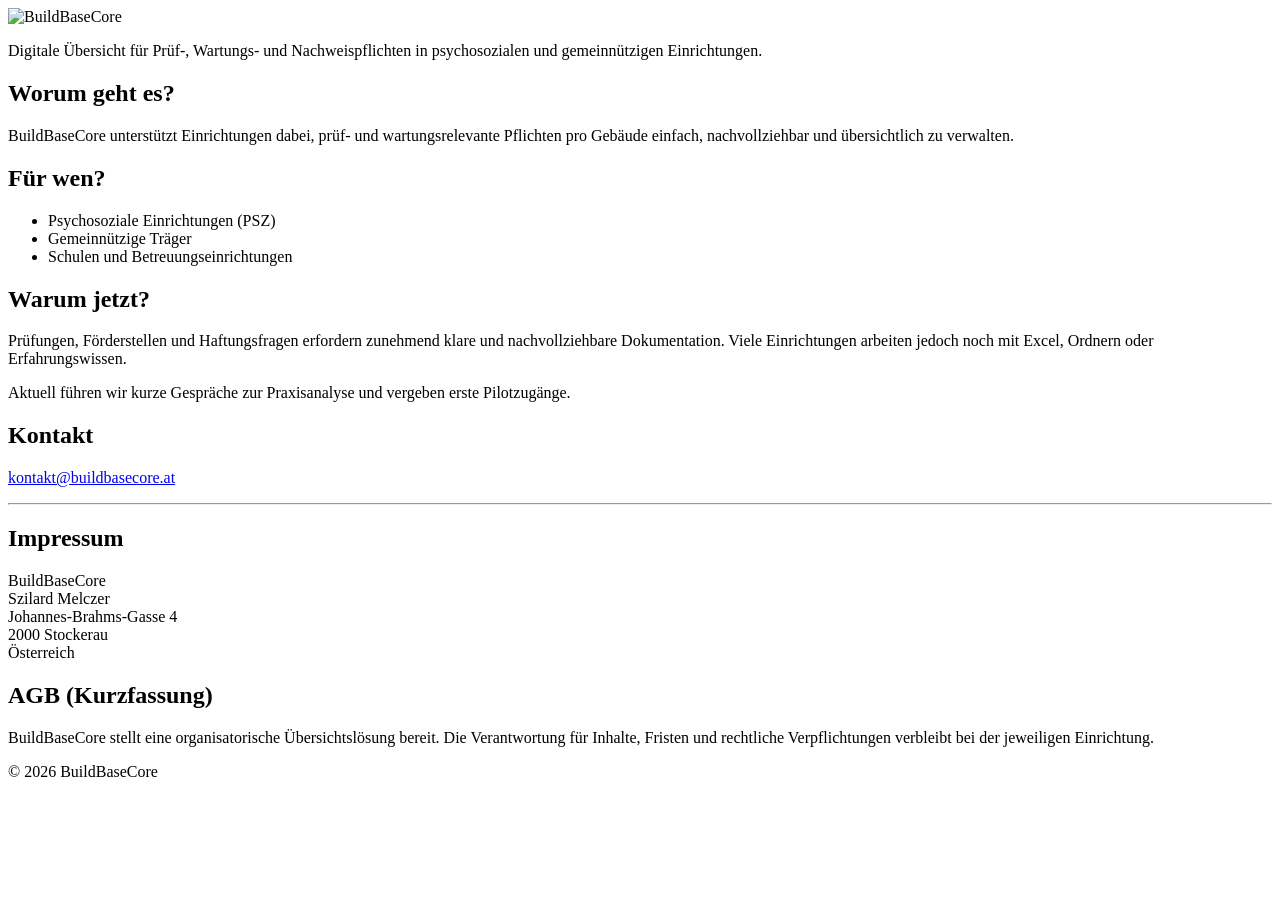
==== commit 156eeeb1: "Add logo to homepage Signed-off-by: melczer79 <melczer79@gmail.com>" ====
--- a/index.html
+++ b/index.html
@@ -1,351 +1,95 @@
-<!doctype html>
+<!DOCTYPE html>
 <html lang="de">
 <head>
-  <meta charset="utf-8" />
-  <meta name="viewport" content="width=device-width,initial-scale=1" />
-  <title>CompliFlow — Digitale Gebäudeverwaltung & Wartung</title>
-  <meta name="description" content="CompliFlow — EU-konforme digitale Plattform für Gebäudewartung, Mängelmanagement, EN/ISO Checklisten und Digital Building Logbook." />
-  <style>
-    :root{
-      --brand:#0A2A43;
-      --accent:#1780b6;
-      --bg:#0f2740;
-      --muted:#9aa7b4;
-      --card:#0f3b57;
-      --glass: rgba(255,255,255,0.03);
-    }
-    *{box-sizing:border-box}
-    body{margin:0;font-family:Inter,Helvetica,Arial,sans-serif;background:linear-gradient(180deg,#071724 0%, #071b2a 100%);color:#eaf3f8;line-height:1.5}
-    header{background:var(--brand);padding:18px 24px;position:sticky;top:0;z-index:40;box-shadow:0 2px 8px rgba(0,0,0,.25)}
-    .container{max-width:1100px;margin:0 auto;padding:26px;}
-    .brand{display:flex;gap:12px;align-items:center}
-    .logo{width:44px;height:44px;border-radius:9px;background:linear-gradient(135deg,var(--accent),#0a8fb0);display:flex;align-items:center;justify-content:center;font-weight:700;color:white}
-    nav{margin-left:auto}
-    nav a{color:#dff3ff;text-decoration:none;margin-left:18px;font-weight:600;font-size:0.95rem}
-    .hero{display:grid;grid-template-columns:1fr 420px;gap:28px;align-items:center;padding:40px 0}
-    h1{font-size:2.2rem;margin:0 0 8px}
-    p.lead{color:var(--muted);margin:0 0 20px}
-    .cta{display:flex;gap:12px;margin-top:18px}
-    .btn{background:var(--accent);color:white;padding:12px 18px;border-radius:10px;text-decoration:none;font-weight:700}
-    .btn.ghost{background:transparent;border:1px solid rgba(255,255,255,0.08);color:#dff3ff}
-    .card{background:var(--card);padding:18px;border-radius:12px;box-shadow:0 6px 18px rgba(2,6,12,.6)}
-    .features{display:grid;grid-template-columns:repeat(auto-fit,minmax(220px,1fr));gap:16px;margin-top:20px}
-    .feature{background:var(--glass);padding:14px;border-radius:10px}
-    .grid-2{display:grid;grid-template-columns:1fr 1fr;gap:18px}
-    footer{padding:26px 0;color:var(--muted);border-top:1px solid rgba(255,255,255,.03);margin-top:40px}
-    ul.small{padding-left:18px}
-    .legal{background:rgba(0,0,0,.25);padding:18px;border-radius:10px;margin-top:12px}
-    @media(max-width:900px){
-      .hero{grid-template-columns:1fr; text-align:center}
-      nav{display:none}
-      .container{padding:18px}
-    }
-    code{background:#021826;padding:3px 6px;border-radius:4px;color:#b6f0ff}
-    /* anchor offsets */
-    section {scroll-margin-top:84px}
-    /* small table style */
-    table{width:100%;border-collapse:collapse;margin-top:12px}
-    table th, table td{padding:8px;border-bottom:1px solid rgba(255,255,255,0.04);text-align:left}
-    .muted{color:var(--muted)}
-  </style>
+  <meta charset="UTF-8">
+  <title>BuildBaseCore – Digitale Prüf- & Wartungsübersicht</title>
+  <meta name="viewport" content="width=device-width, initial-scale=1.0">
+  <link rel="stylesheet" href="style.css">
 </head>
+
 <body>
-  <header>
-    <div class="container brand">
-      <div style="display:flex;align-items:center;gap:12px">
-        <div class="logo">CF</div>
-        <div>
-          <div style="font-weight:800;">CompliFlow</div>
-          <div style="font-size:0.78rem;color:var(--muted);margin-top:2px">Digitale Gebäudeverwaltung • EU-konform</div>
-        </div>
-      </div>
-      <nav>
-        <a href="#features">Funktionen</a>
-        <a href="#pilot">Pilot</a>
-        <a href="#pricing">Preise</a>
-        <a href="#kontakt">Kontakt</a>
-        <a href="#impressum">Impressum</a>
-        <a href="#agb">AGB</a>
-      </nav>
-    </div>
-  </header>
 
-  <main class="container">
-    <!-- HERO -->
-    <section class="hero" id="home" aria-label="Intro">
-      <div>
-        <h1>CompliFlow — Gebäudemanagement einfach digital</h1>
-        <p class="lead">Digitale Wartung, revisionssichere Dokumentation, EU-konformes Building Logbook — für Gemeinden, Schulen, Kindergärten und öffentliche Gebäude.</p>
+<header>
+  <img src="ChatGPT Image 10.Dez.2025,17_11_16.png" alt="BuildBaseCore"style="height:60px;">
+  <p class="subtitle">
+    Digitale Übersicht für Prüf-, Wartungs- und Nachweispflichten
+    in psychosozialen und gemeinnützigen Einrichtungen.
+  </p>
+</header>
 
-        <div class="card">
-          <strong>Neu: Funktionen (2025)</strong>
-          <ul class="small">
-            <li>Smart Checklists: EN/ISO Checklisten pro Land (konfigurierbar)</li>
-            <li>Digitales Building Logbook Export (EU XML & PDF)</li>
-            <li>Photo-gestützte Mängelmeldungen mit Workflow & SLA</li>
-            <li>Mehrere Standorte / Multi-Tenant für Städte & Kommunen</li>
-            <li>Automatische Prüfintervalle & Erinnerungen</li>
-            <li>Audit-Trail & Versionierung</li>
-            <li>Offline-fähig (PWA) für Feldpersonal</li>
-          </ul>
-          <div style="margin-top:12px"><a class="btn" href="#pilot">Pilot anfragen</a> <a class="btn ghost" href="#features">Mehr erfahren</a></div>
-        </div>
+<main>
 
-        <div style="margin-top:18px;color:var(--muted)">Referenz: Ideal als Stadt-/Gemeindepilot (z. B. Stockerau)</div>
-      </div>
+  <section>
+    <h2>Worum geht es?</h2>
+    <p>
+      BuildBaseCore unterstützt Einrichtungen dabei,
+      prüf- und wartungsrelevante Pflichten pro Gebäude
+      einfach, nachvollziehbar und übersichtlich zu verwalten.
+    </p>
+  </section>
 
-      <aside class="card" aria-hidden="false">
-        <h3 style="margin:0 0 8px">Live Demo / Quick Preview</h3>
-        <p class="muted" style="margin:0 0 12px">Interaktives PWA Demo • Dashboard • Mängelverwaltung • Logbuch</p>
-        <div style="display:flex;gap:10px">
-          <a class="btn" href="#kontakt">Demo anfragen</a>
-          <a class="btn ghost" href="#pricing">Preise & Modelle</a>
-        </div>
+  <section>
+    <h2>Für wen?</h2>
+    <ul>
+      <li>Psychosoziale Einrichtungen (PSZ)</li>
+      <li>Gemeinnützige Träger</li>
+      <li>Schulen und Betreuungseinrichtungen </li>
+    </ul>
+  
+  </section>
 
-        <div style="margin-top:18px">
-          <strong>Kontakt</strong>
-          <div class="muted" style="margin-top:6px">E-Mail: <a href="mailto:[email@example.com]" style="color:#bfe9ff">[email@example.com]</a></div>
-          <div class="muted" style="margin-top:6px">Tel: [Telefonnummer]</div>
-        </div>
-      </aside>
-    </section>
+  <section>
+    <h2>Warum jetzt?</h2>
+    <p>
+      Prüfungen, Förderstellen und Haftungsfragen erfordern
+      zunehmend klare und nachvollziehbare Dokumentation.
+      Viele Einrichtungen arbeiten jedoch noch mit Excel,
+      Ordnern oder Erfahrungswissen.
+    </p>
+    <p>
+      Aktuell führen wir kurze Gespräche zur Praxisanalyse
+      und vergeben erste Pilotzugänge.
+    </p>
+  </section>
 
-    <!-- FEATURES -->
-    <section id="features">
-      <h2>Funktionen</h2>
-      <p class="muted">CompliFlow kombiniert operativen Betrieb mit gesetzlicher Compliance — modular, EU-konform und sofort einsetzbar.</p>
+  <section class="contact">
+    <h2>Kontakt</h2>
+    <p>
+      <a href="mailto:kontakt@buildbasecore.at">
+        kontakt@buildbasecore.at
+      </a>
+    </p>
+  </section>
 
-      <div class="features">
-        <div class="feature">
-          <h4>Digitales Mängelmanagement</h4>
-          <p class="muted">Foto, Standort, Priorität, Workflow, Eskalation. Mobile Erfassung direkt vor Ort.</p>
-        </div>
-        <div class="feature">
-          <h4>EN / ISO Checklisten</h4>
-          <p class="muted">Landesspezifische Checklisten, Versionierung und Prüfprotokolle.</p>
-        </div>
-        <div class="feature">
-          <h4>Digital Building Logbook</h4>
-          <p class="muted">EU-XML & PDF Export, Lebenszyklus-Timeline, Audit-Trail.</p>
-        </div>
-        <div class="feature">
-          <h4>Wartungskalender & Scheduling</h4>
-          <p class="muted">Automatische Intervalle, Erinnerungen, Ressourcenplanung.</p>
-        </div>
-        <div class="feature">
-          <h4>Dokumentenarchiv</h4>
-          <p class="muted">Prüfberichte, Zertifikate, Anhänge — revisionssicher und durchsuchbar.</p>
-        </div>
-        <div class="feature">
-          <h4>Multi-Tenant & Rollen</h4>
-          <p class="muted">Stadtverwaltung, Facility Team, Externe Dienstleister — flexibel berechtigbar.</p>
-        </div>
-      </div>
+  <hr>
 
-      <div style="margin-top:18px" class="card">
-        <h3 style="margin:0 0 8px">Neu integrierte Funktionen (Details)</h3>
-        <div class="grid-2" style="margin-top:8px">
-          <div>
-            <h4>1) Smart Country Profiles</h4>
-            <p class="muted">Vordefinierte Profile (AT/DE/HU), anpassbare Intervalle, lokale Dokumentvorlagen.</p>
-          </div>
-          <div>
-            <h4>2) Audit & Compliance</h4>
-            <p class="muted">Vollständiger Audit Trail, PDF-Prüfberichte, Export für Behörden.</p>
-          </div>
-          <div>
-            <h4>3) Offline PWA</h4>
-            <p class="muted">Arbeiten ohne Netz: Synchronisation, wenn Verbindung wieder besteht.</p>
-          </div>
-          <div>
-            <h4>4) Integrationen</h4>
-            <p class="muted">API für lokale ERP / CAFM Systeme, einfache CSV / XML Exporte.</p>
-          </div>
-        </div>
-      </div>
-    </section>
+  <section>
+    <h2>Impressum</h2>
+    <p>
+      BuildBaseCore<br>
+      Szilard Melczer<br>
+      Johannes-Brahms-Gasse 4<br>
+      2000 Stockerau<br>
+      Österreich
+    </p>
+  </section>
 
-    <!-- PILOT -->
-    <section id="pilot" style="margin-top:26px">
-      <h2>Pilotprogramm</h2>
-      <p class="muted">Kostenloser 3-Monate Pilot für Gemeinden — begrenzt auf 2–4 Gebäude. Voller Support & Auswertung.</p>
+  <section>
+    <h2>AGB (Kurzfassung)</h2>
+    <p>
+      BuildBaseCore stellt eine organisatorische
+      Übersichtslösung bereit.
+      Die Verantwortung für Inhalte, Fristen und
+      rechtliche Verpflichtungen verbleibt bei der
+      jeweiligen Einrichtung.
+    </p>
+  </section>
 
-      <div class="card">
-        <h4 style="margin-top:0">Pilot-Inhalte</h4>
-        <ul>
-          <li>Onboarding & Schulung (Vorort oder remote)</li>
-          <li>Konfiguration des Country-Profiles</li>
-          <li>Datenerfassung & Dokumentmigration (erste 100 Dokumente inkl.)</li>
-          <li>Wöchentliche Review-Meetings</li>
-          <li>Abschlussbericht mit KPI-Analyse</li>
-        </ul>
+</main>
 
-        <h4 style="margin-top:10px">Erfolgskriterien</h4>
-        <ul>
-          <li>80% digitale Erfassung aller Mängel</li>
-          <li>reduzierte Suchzeiten für Prüfdokumente</li>
-          <li>Verbesserte Nachvollziehbarkeit bei Auditfragen</li>
-        </ul>
+<footer>
+  <p>© 2026 BuildBaseCore</p>
+</footer>
 
-        <div style="margin-top:14px;display:flex;gap:12px">
-          <a class="btn" href="#kontakt">Pilot anfragen</a>
-          <a class="btn ghost" href="#impressum">LOI & Rechtliches</a>
-        </div>
-      </div>
-    </section>
-
-    <!-- PRICING -->
-    <section id="pricing" style="margin-top:26px">
-      <h2>Preise & Modelle</h2>
-      <p class="muted">Flexible Modelle für Gemeinden, städtische Betreiber und Enterprise-Kunden.</p>
-
-      <div class="grid-2" style="margin-top:12px">
-        <div class="card">
-          <h3 style="margin:0 0 6px">Gemeinde Basic</h3>
-          <p class="muted">Für kleine Gemeinden / erste Pilotbauten</p>
-          <table>
-            <tr><th>Monatlich</th><td>€ 80 / Gebäude</td></tr>
-            <tr><th>Inkl.</th><td>Checklisten, Dokumentarchiv, Support (E-Mail)</td></tr>
-            <tr><th>Mindestlaufzeit</th><td>3 Monate (Pilot)</td></tr>
-          </table>
-          <div style="margin-top:10px"><a class="btn" href="#kontakt">Angebot anfragen</a></div>
-        </div>
-
-        <div class="card">
-          <h3 style="margin:0 0 6px">Municipality Pro</h3>
-          <p class="muted">Für städtische Betreiber, mehrere Gebäude & SLA</p>
-          <table>
-            <tr><th>Monatlich</th><td>Individualpreis (ab € 250/Monat)</td></tr>
-            <tr><th>Inkl.</th><td>Onboarding, SLA, Custom Country Profiles</td></tr>
-            <tr><th>Zusatz</th><td>Audit-Exports, Integrationen</td></tr>
-          </table>
-          <div style="margin-top:10px"><a class="btn" href="#kontakt">Angebot anfragen</a></div>
-        </div>
-      </div>
-    </section>
-
-    <!-- CONTACT -->
-    <section id="kontakt" style="margin-top:26px">
-      <h2>Kontakt</h2>
-      <p class="muted">Schreibe uns — wir antworten innerhalb von 48 Stunden.</p>
-
-      <div class="grid-2" style="margin-top:12px">
-        <div class="card">
-          <form id="contactForm" onsubmit="event.preventDefault(); alert('Danke — Ihre Anfrage wurde gesendet (Demozwecke). Ersetze dies durch echtes Formular / Formspree).');">
-            <label style="display:block;margin-bottom:8px">Name</label>
-            <input required placeholder="Ihr Name" style="width:100%;padding:10px;border-radius:8px;border:1px solid rgba(255,255,255,0.06);background:transparent;color:#eaf3f8" />
-            <label style="display:block;margin:12px 0 8px">Organisation</label>
-            <input placeholder="Stadt / Gemeinde / Firma" style="width:100%;padding:10px;border-radius:8px;border:1px solid rgba(255,255,255,0.06);background:transparent;color:#eaf3f8" />
-            <label style="display:block;margin:12px 0 8px">E-Mail</label>
-            <input type="email" required placeholder="email@example.com" style="width:100%;padding:10px;border-radius:8px;border:1px solid rgba(255,255,255,0.06);background:transparent;color:#eaf3f8" />
-            <label style="display:block;margin:12px 0 8px">Nachricht</label>
-            <textarea placeholder="Kurzbeschreibung / Interesse am Pilot" rows="4" style="width:100%;padding:10px;border-radius:8px;border:1px solid rgba(255,255,255,0.06);background:transparent;color:#eaf3f8"></textarea>
-            <div style="margin-top:12px;display:flex;gap:8px">
-              <button class="btn" type="submit">Absenden</button>
-              <a class="btn ghost" href="#pilot">Pilotinfo</a>
-            </div>
-          </form>
-        </div>
-
-        <div class="card">
-          <h4>Direkter Kontakt</h4>
-          <p class="muted"><strong>CompliFlow</strong><br/>Inhaber: <em>[Ihr Name]</em><br/>Adresse: <em>[Straße Nr., PLZ, Ort]</em><br/>E-Mail: <a href="mailto:[email@example.com]" style="color:#bfe9ff">[email@example.com]</a><br/>Tel: [Telefonnummer]</p>
-
-          <div style="margin-top:12px">
-            <strong>Quick Links</strong>
-            <ul class="small">
-              <li><a href="#impressum">Impressum</a></li>
-              <li><a href="#agb">AGB</a></li>
-              <li><a href="#datenschutz">Datenschutz</a></li>
-            </ul>
-          </div>
-        </div>
-      </div>
-    </section>
-
-    <!-- LEGAL: Impressum -->
-    <section id="impressum" style="margin-top:26px">
-      <h2>Impressum</h2>
-      <div class="card">
-        <p><strong>CompliFlow – Digitale Gebäudeverwaltung</strong></p>
-        <p class="muted">
-          Inhaber: <strong>[Ihr Name]</strong><br/>
-          Adresse: <strong>[Straße Nr.]</strong>, <strong>[PLZ Ort]</strong><br/>
-          Telefon: <strong>[Telefonnummer]</strong><br/>
-          E-Mail: <a href="mailto:[email@example.com]" style="color:#bfe9ff">[email@example.com]</a><br/>
-          Unternehmensform: <strong>GmbH (in Gründung / geplant)</strong><br/>
-          Firmenbuchnummer: <strong>[Firmenbuchnummer]</strong><br/>
-          Eingetragen beim Firmenbuchgericht: <strong>[Amtsgericht / Handelsregister]</strong><br/>
-          UID-Nr.: <strong>[UID-Nummer]</strong><br/>
-          Kammerzugehörigkeit: Wirtschaftskammer Österreich (WKO)
-        </p>
-
-        <div class="legal">
-          <strong>Haftungshinweis</strong>
-          <p class="muted" style="margin-top:6px">Trotz sorgfältiger inhaltlicher Kontrolle übernehmen wir keine Haftung für die Inhalte externer Links. Für den Inhalt verlinkter Seiten sind ausschließlich deren Betreiber verantwortlich.</p>
-        </div>
-      </div>
-    </section>
-
-    <!-- AGB -->
-    <section id="agb" style="margin-top:26px">
-      <h2>Allgemeine Geschäftsbedingungen (AGB)</h2>
-      <div class="card">
-        <p class="muted">Gültig ab: <strong>Datum einsetzen</strong></p>
-
-        <h4>1. Geltungsbereich</h4>
-        <p class="muted">Diese Allgemeinen Geschäftsbedingungen (AGB) gelten für alle Verträge, Leistungen und Lieferungen zwischen CompliFlow und dem Kunden.</p>
-
-        <h4>2. Vertragsgegenstand</h4>
-        <p class="muted">CompliFlow stellt eine webbasierte Plattform zur digitalen Gebäudeverwaltung, Mängelverwaltung, Checklistenverwaltung und Dokumentation bereit (SaaS).</p>
-
-        <h4>3. Leistungsumfang</h4>
-        <p class="muted">Der genaue Leistungsumfang ergibt sich aus dem Angebot bzw. dem individuellen Vertrag. Pilotprojekte sind gesondert geregelt.</p>
-
-        <h4>4. Nutzungsrecht</h4>
-        <p class="muted">Der Kunde erhält ein nicht ausschließliches, nicht übertragbares Nutzungsrecht an der Plattform während der Laufzeit des Vertrages.</p>
-
-        <h4>5. Preise & Zahlung</h4>
-        <p class="muted">Die Preise sind im Angebot definiert. Rechnungen sind innerhalb von 14 Tagen ohne Abzug zahlbar. Bei Zahlungsverzug behalten wir uns Verzugszinsen vor.</p>
-
-        <h4>6. Verfügbarkeit & Haftung</h4>
-        <p class="muted">CompliFlow bemüht sich um hohe Verfügbarkeit; eine 100%ige Garantie ist ausgeschlossen. Für leichte Fahrlässigkeit haftet CompliFlow nur bei Verletzung wesentlicher Vertragspflichten.</p>
-
-        <h4>7. Datenschutz</h4>
-        <p class="muted">Die Verarbeitung personenbezogener Daten erfolgt gemäß DSGVO. Details siehe Datenschutzerklärung.</p>
-
-        <h4>8. Laufzeit & Kündigung</h4>
-        <p class="muted">Sofern im Vertrag nichts anderes vereinbart ist, beträgt die Kündigungsfrist 30 Tage zum Monatsende.</p>
-
-        <h4>9. Schlussbestimmungen</h4>
-        <p class="muted">Gerichtsstand ist Wien. Es gilt österreichisches Recht.</p>
-      </div>
-    </section>
-
-    <!-- DATA PRIVACY SHORT -->
-    <section id="datenschutz" style="margin-top:26px">
-      <h2>Datenschutz (Kurzfassung)</h2>
-      <div class="card">
-        <p class="muted">CompliFlow verarbeitet personenbezogene Daten ausschließlich gemäß den Vorschriften der DSGVO. Personenbezogene Daten werden nur für Zwecke der Vertragserfüllung, Bereitstellung des Services und rechtlicher Verpflichtungen verwendet. Eine ausführliche Datenschutzerklärung kann hier ergänzt werden.</p>
-      </div>
-    </section>
-
-    <footer class="container" role="contentinfo">
-      <div style="display:flex;justify-content:space-between;align-items:flex-start;gap:12px;flex-wrap:wrap">
-        <div>
-          <strong>CompliFlow</strong><br/>
-          <span class="muted">Digitale Gebäudeverwaltung & Wartung</span>
-        </div>
-        <div class="muted">
-          <small>© <span id="year"></span> CompliFlow. Alle Rechte vorbehalten.</small>
-        </div>
-      </div>
-    </footer>
-  </main>
-
-  <script>
-    document.getElementById('year').textContent = new Date().getFullYear();
-    // Hinweis: Formular ist Platzhalter. Für Live-Betrieb z.B. Formspree oder eigenes Backend anbinden.
-  </script>
 </body>
 </html>
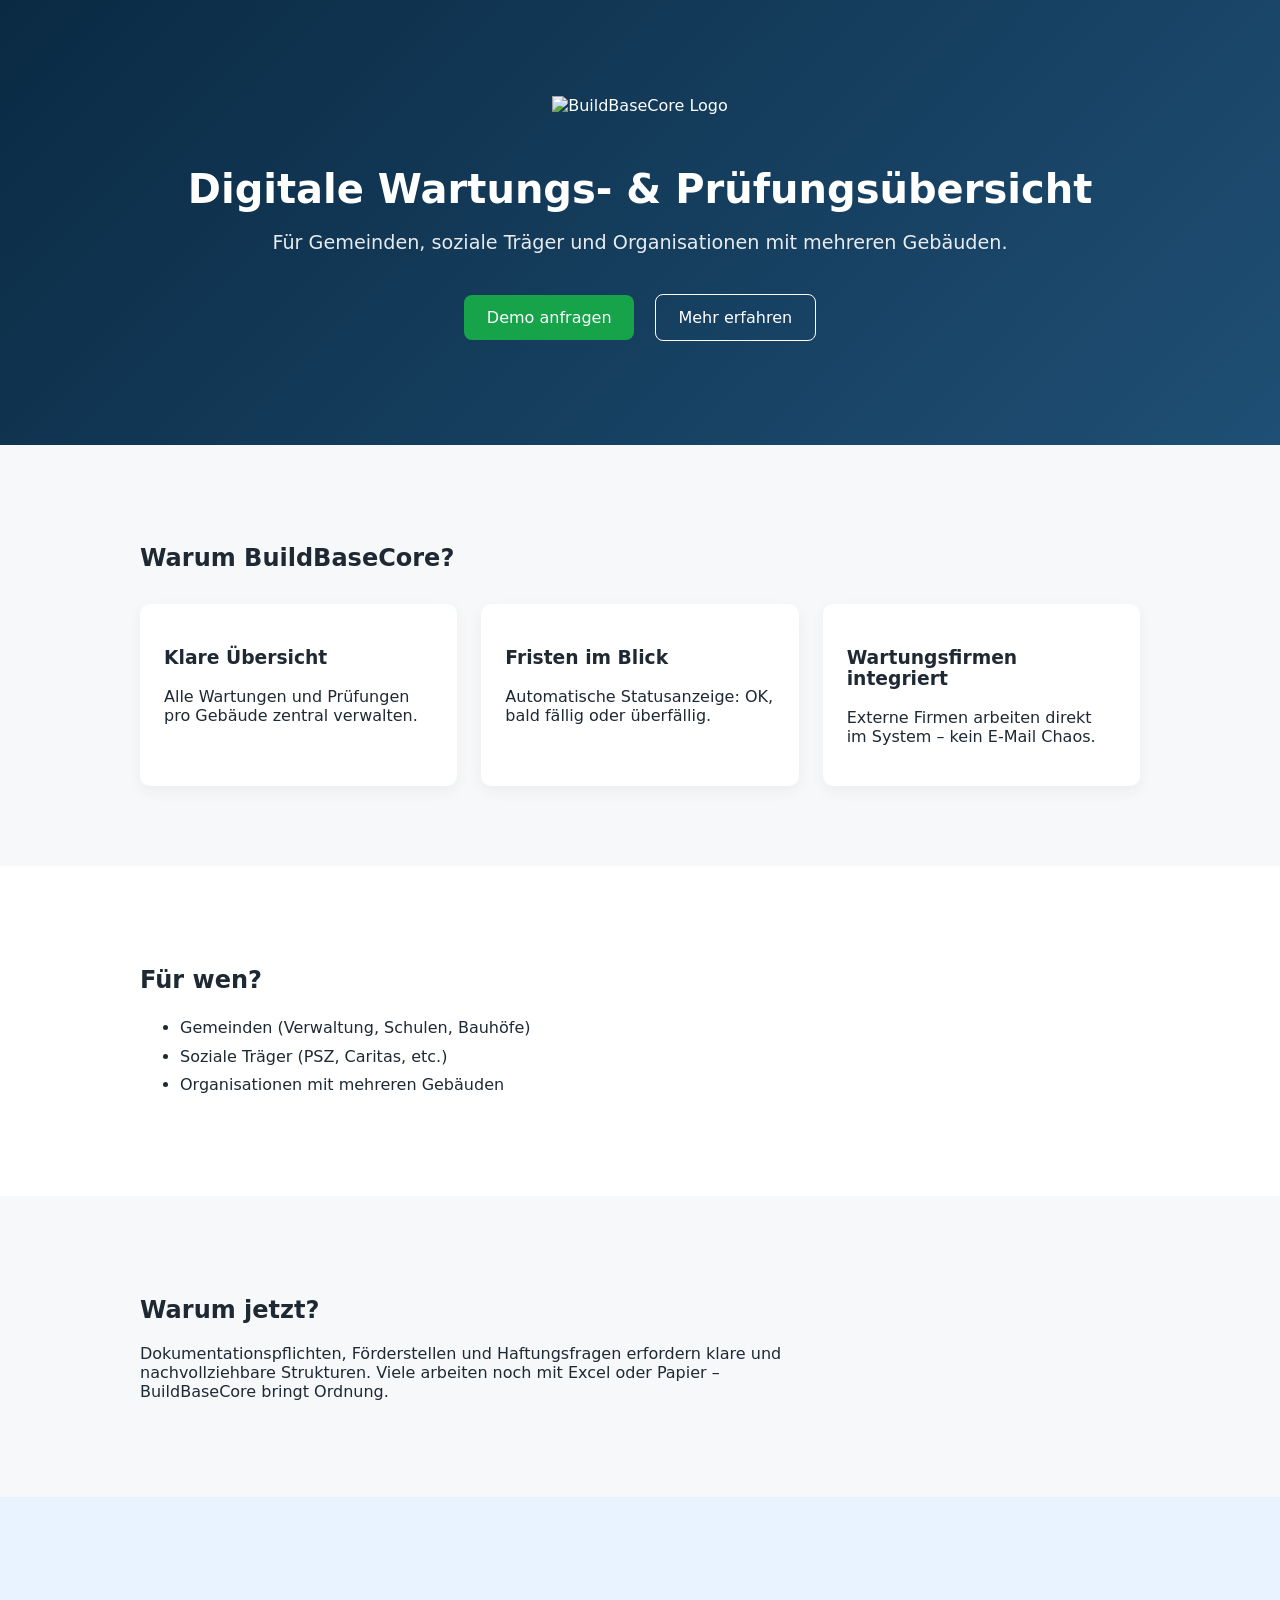
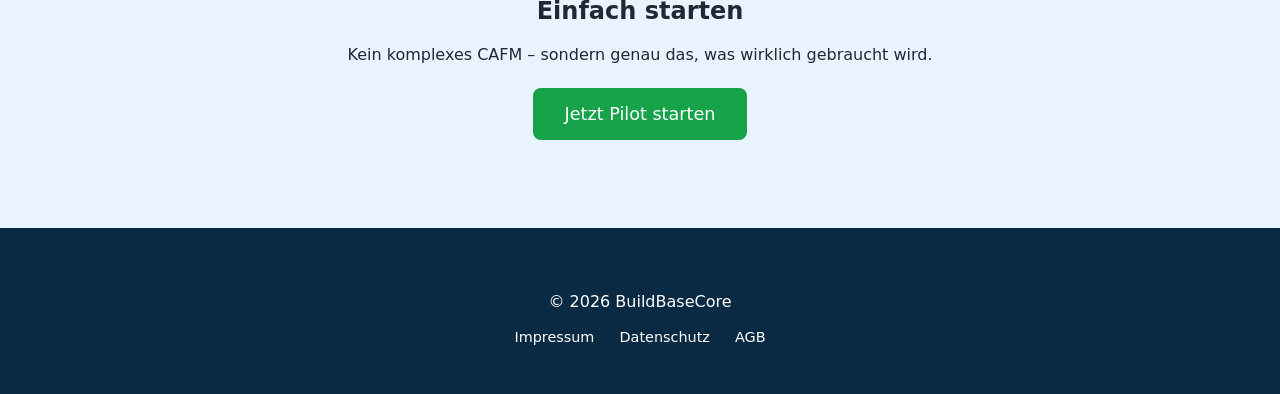
==== commit 2a3a7c41: "Add updated landing page with logo and legal pages Signed-off-by: melczer79 <melczer79@gmail.com>" ====
--- a/index.html
+++ b/index.html
@@ -2,94 +2,88 @@
 <html lang="de">
 <head>
   <meta charset="UTF-8">
-  <title>BuildBaseCore – Digitale Prüf- & Wartungsübersicht</title>
+  <title>BuildBaseCore – Digitale Wartungsübersicht</title>
   <meta name="viewport" content="width=device-width, initial-scale=1.0">
   <link rel="stylesheet" href="style.css">
 </head>
 
 <body>
 
-<header>
-  <img src="ChatGPT Image 10.Dez.2025,17_11_16.png" alt="BuildBaseCore"style="height:60px;">
-  <p class="subtitle">
-    Digitale Übersicht für Prüf-, Wartungs- und Nachweispflichten
-    in psychosozialen und gemeinnützigen Einrichtungen.
-  </p>
+<header class="hero">
+  <div class="container">
+    <img src="logo.png" alt="BuildBaseCore Logo" class="logo">
+
+    <h1>Digitale Wartungs- & Prüfungsübersicht</h1>
+    <p class="subtitle">
+      Für Gemeinden, soziale Träger und Organisationen mit mehreren Gebäuden.
+    </p>
+
+    <div class="cta">
+      <a href="#" class="btn primary">Demo anfragen</a>
+      <a href="#" class="btn secondary">Mehr erfahren</a>
+    </div>
+  </div>
 </header>
 
-<main>
+<section class="section">
+  <div class="container">
+    <h2>Warum BuildBaseCore?</h2>
+    <div class="grid">
+      <div class="card">
+        <h3>Klare Übersicht</h3>
+        <p>Alle Wartungen und Prüfungen pro Gebäude zentral verwalten.</p>
+      </div>
 
-  <section>
-    <h2>Worum geht es?</h2>
-    <p>
-      BuildBaseCore unterstützt Einrichtungen dabei,
-      prüf- und wartungsrelevante Pflichten pro Gebäude
-      einfach, nachvollziehbar und übersichtlich zu verwalten.
+      <div class="card">
+        <h3>Fristen im Blick</h3>
+        <p>Automatische Statusanzeige: OK, bald fällig oder überfällig.</p>
+      </div>
+
+      <div class="card">
+        <h3>Wartungsfirmen integriert</h3>
+        <p>Externe Firmen arbeiten direkt im System – kein E-Mail Chaos.</p>
+      </div>
+    </div>
+  </div>
+</section>
+
+<section class="section light">
+  <div class="container">
+    <h2>Für wen?</h2>
+    <ul class="list">
+      <li>Gemeinden (Verwaltung, Schulen, Bauhöfe)</li>
+      <li>Soziale Träger (PSZ, Caritas, etc.)</li>
+      <li>Organisationen mit mehreren Gebäuden</li>
+    </ul>
+  </div>
+</section>
+
+<section class="section">
+  <div class="container">
+    <h2>Warum jetzt?</h2>
+    <p class="text">
+      Dokumentationspflichten, Förderstellen und Haftungsfragen erfordern klare und nachvollziehbare Strukturen.
+      Viele arbeiten noch mit Excel oder Papier – BuildBaseCore bringt Ordnung.
     </p>
-  </section>
+  </div>
+</section>
 
-  <section>
-    <h2>Für wen?</h2>
-    <ul>
-      <li>Psychosoziale Einrichtungen (PSZ)</li>
-      <li>Gemeinnützige Träger</li>
-      <li>Schulen und Betreuungseinrichtungen </li>
-    </ul>
-  
-  </section>
-
-  <section>
-    <h2>Warum jetzt?</h2>
-    <p>
-      Prüfungen, Förderstellen und Haftungsfragen erfordern
-      zunehmend klare und nachvollziehbare Dokumentation.
-      Viele Einrichtungen arbeiten jedoch noch mit Excel,
-      Ordnern oder Erfahrungswissen.
-    </p>
-    <p>
-      Aktuell führen wir kurze Gespräche zur Praxisanalyse
-      und vergeben erste Pilotzugänge.
-    </p>
-  </section>
-
-  <section class="contact">
-    <h2>Kontakt</h2>
-    <p>
-      <a href="mailto:kontakt@buildbasecore.at">
-        kontakt@buildbasecore.at
-      </a>
-    </p>
-  </section>
-
-  <hr>
-
-  <section>
-    <h2>Impressum</h2>
-    <p>
-      BuildBaseCore<br>
-      Szilard Melczer<br>
-      Johannes-Brahms-Gasse 4<br>
-      2000 Stockerau<br>
-      Österreich
-    </p>
-  </section>
-
-  <section>
-    <h2>AGB (Kurzfassung)</h2>
-    <p>
-      BuildBaseCore stellt eine organisatorische
-      Übersichtslösung bereit.
-      Die Verantwortung für Inhalte, Fristen und
-      rechtliche Verpflichtungen verbleibt bei der
-      jeweiligen Einrichtung.
-    </p>
-  </section>
-
-</main>
+<section class="section highlight">
+  <div class="container center">
+    <h2>Einfach starten</h2>
+    <p>Kein komplexes CAFM – sondern genau das, was wirklich gebraucht wird.</p>
+    <a href="#" class="btn primary large">Jetzt Pilot starten</a>
+  </div>
+</section>
 
 <footer>
-  <p>© 2026 BuildBaseCore</p>
+  <div class="container">
+    <p>© 2026 BuildBaseCore</p>
+
+    <div class="footer-links">
+      <a href="impressum.html">Impressum</a>
+      <a href="datenschutz.html">Datenschutz</a>
+      <a href="agb.html">AGB</a>
+    </div>
+  </div>
 </footer>
-
-</body>
-</html>
--- a/style.css
+++ b/style.css
@@ -0,0 +1,122 @@
+body {
+  margin: 0;
+  font-family: system-ui, -apple-system, Segoe UI, sans-serif;
+  background: #f6f8fa;
+  color: #1f2933;
+}
+
+.container {
+  max-width: 1000px;
+  margin: auto;
+  padding: 2rem;
+}
+
+.hero {
+  background: linear-gradient(135deg, #0a2a43, #1f4f75);
+  color: white;
+  text-align: center;
+  padding: 4rem 1rem;
+}
+
+.logo {
+  height: 70px;
+  margin-bottom: 1.5rem;
+}
+
+h1 {
+  font-size: 2.5rem;
+  margin-bottom: 1rem;
+}
+
+.subtitle {
+  font-size: 1.2rem;
+  opacity: 0.9;
+}
+
+.cta {
+  margin-top: 2rem;
+}
+
+.btn {
+  display: inline-block;
+  padding: 0.8rem 1.4rem;
+  border-radius: 8px;
+  text-decoration: none;
+  margin: 0.5rem;
+  font-weight: 500;
+}
+
+.primary {
+  background: #16a34a;
+  color: white;
+}
+
+.secondary {
+  border: 1px solid white;
+  color: white;
+}
+
+.large {
+  font-size: 1.1rem;
+  padding: 1rem 2rem;
+}
+
+.section {
+  padding: 3rem 1rem;
+}
+
+.light {
+  background: #ffffff;
+}
+
+.highlight {
+  background: #e8f3ff;
+}
+
+.grid {
+  display: grid;
+  grid-template-columns: repeat(auto-fit, minmax(220px, 1fr));
+  gap: 1.5rem;
+  margin-top: 2rem;
+}
+
+.card {
+  background: white;
+  padding: 1.5rem;
+  border-radius: 10px;
+  box-shadow: 0 5px 15px rgba(0,0,0,0.05);
+}
+
+.list {
+  margin-top: 1rem;
+  line-height: 1.8;
+}
+
+.text {
+  max-width: 700px;
+}
+
+.center {
+  text-align: center;
+}
+
+footer {
+  background: #0a2a43;
+  color: white;
+  text-align: center;
+  padding: 1rem;
+}
+.footer-links {
+  margin-top: 0.5rem;
+}
+
+.footer-links a {
+  color: #ffffff;
+  margin: 0 10px;
+  text-decoration: none;
+  font-size: 0.9rem;
+}
+
+.footer-links a:hover {
+  text-decoration: underline;
+}
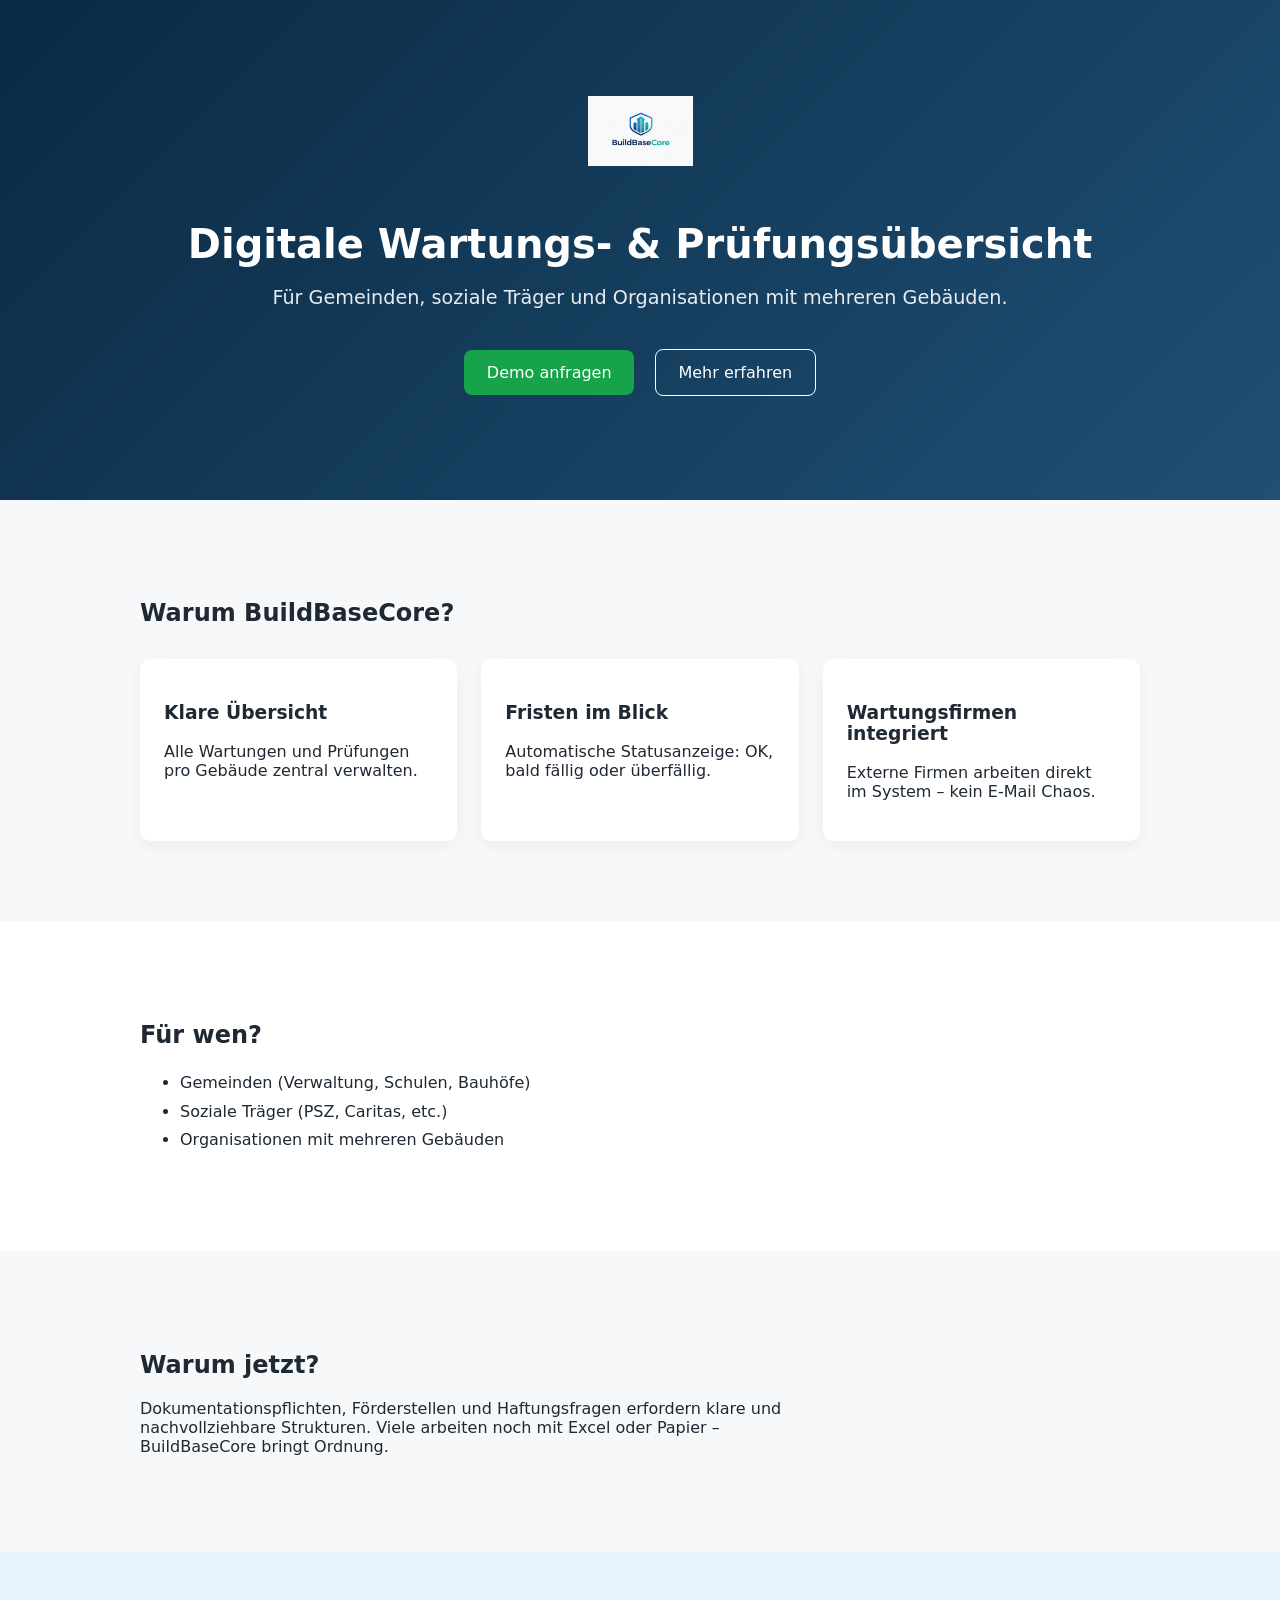
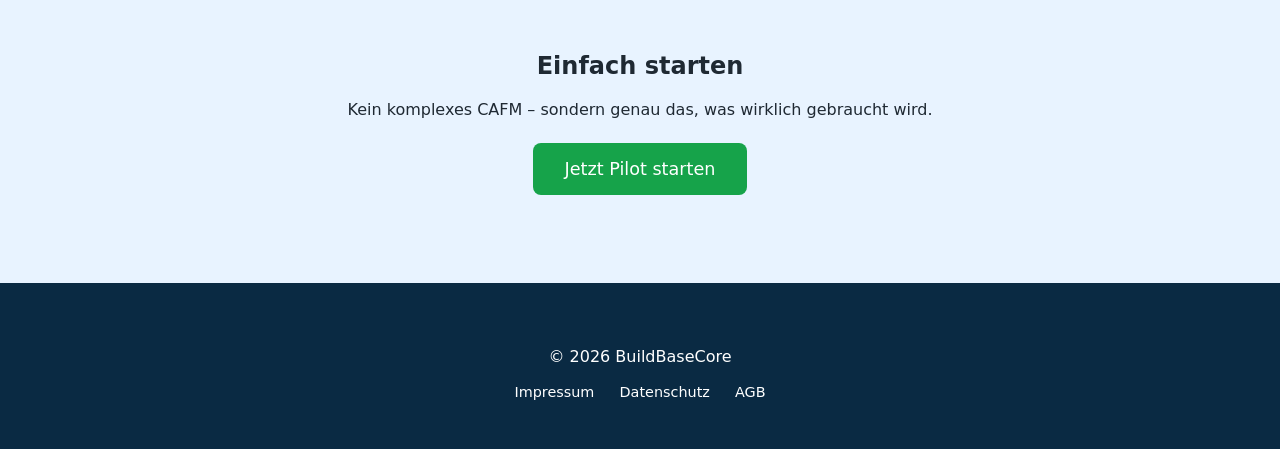
==== commit b532e8cb: "Update index.html Signed-off-by: melczer79 <melczer79@gmail.com>" ====
--- a/index.html
+++ b/index.html
@@ -11,7 +11,7 @@
 
 <header class="hero">
   <div class="container">
-    <img src="logo.png" alt="BuildBaseCore Logo" class="logo">
+    <img src="image.png3.png" alt="BuildBaseCore Logo" class="logo">
 
     <h1>Digitale Wartungs- & Prüfungsübersicht</h1>
     <p class="subtitle">
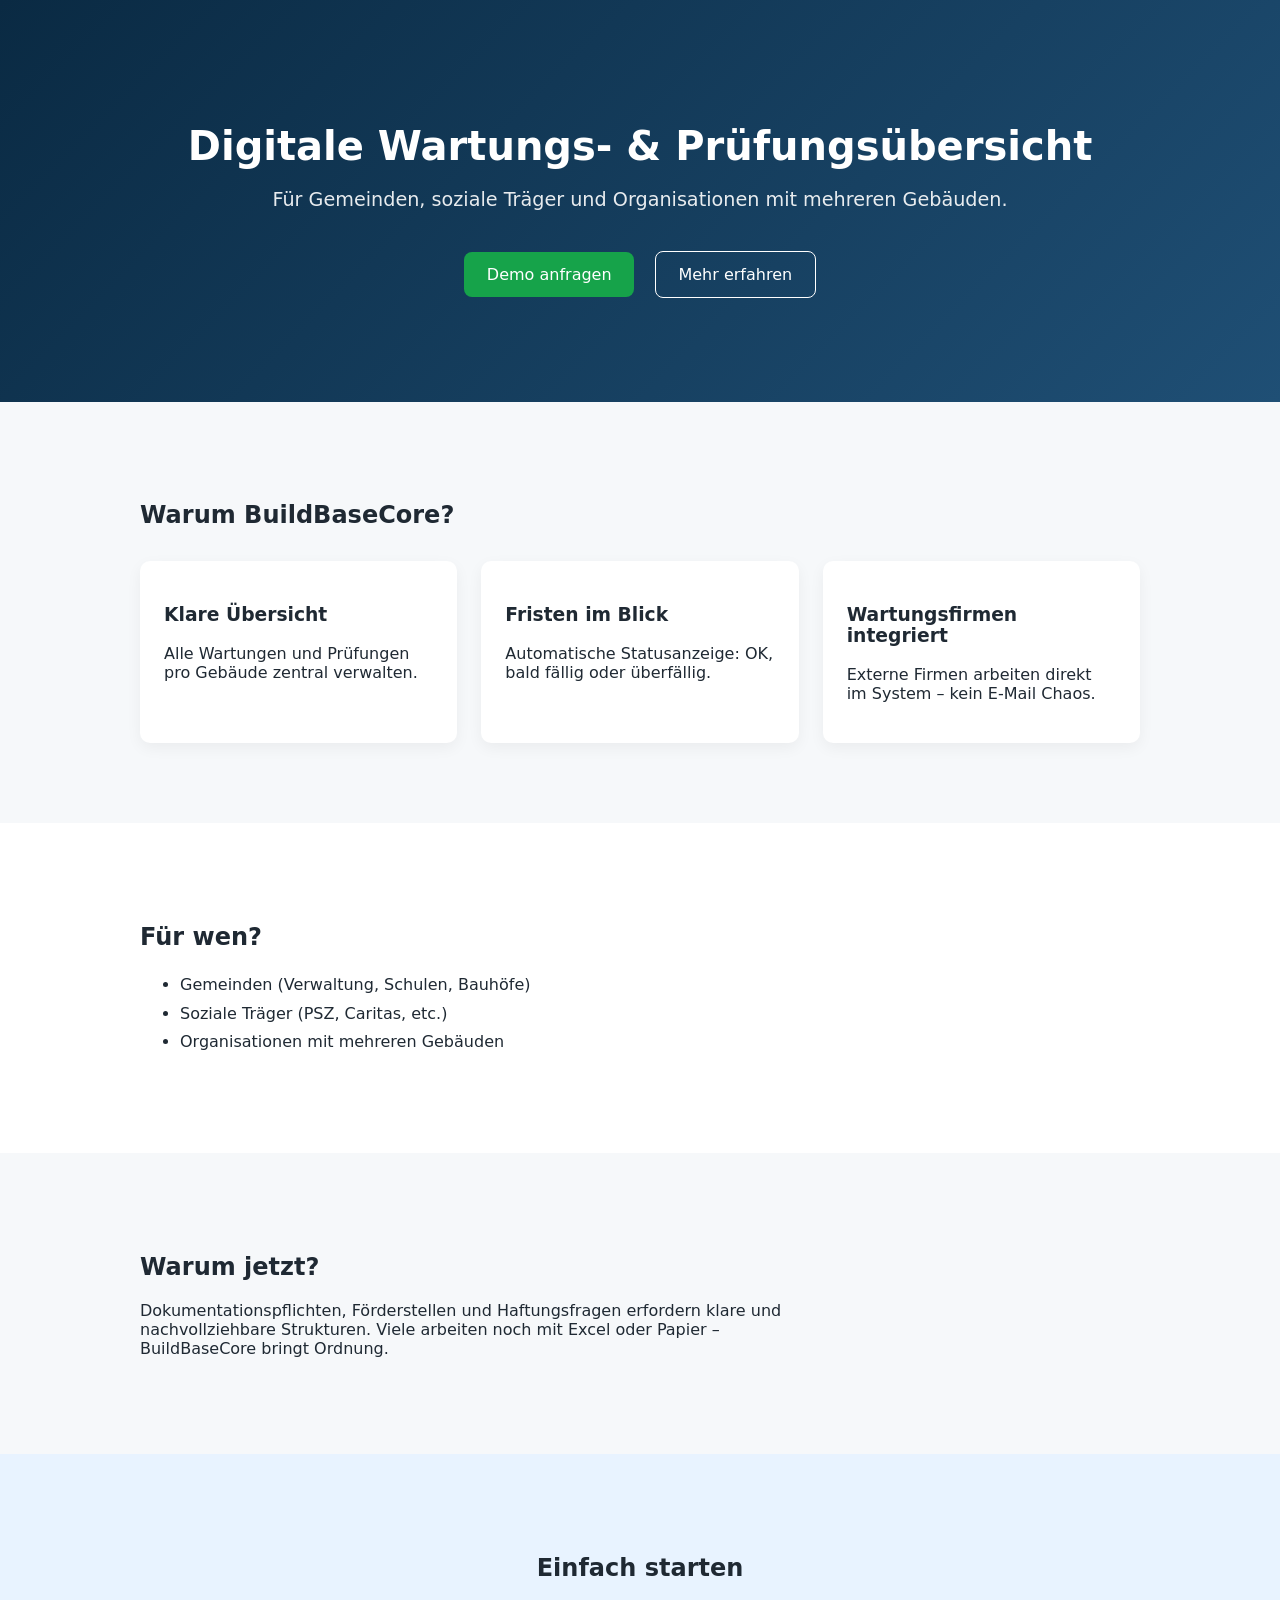
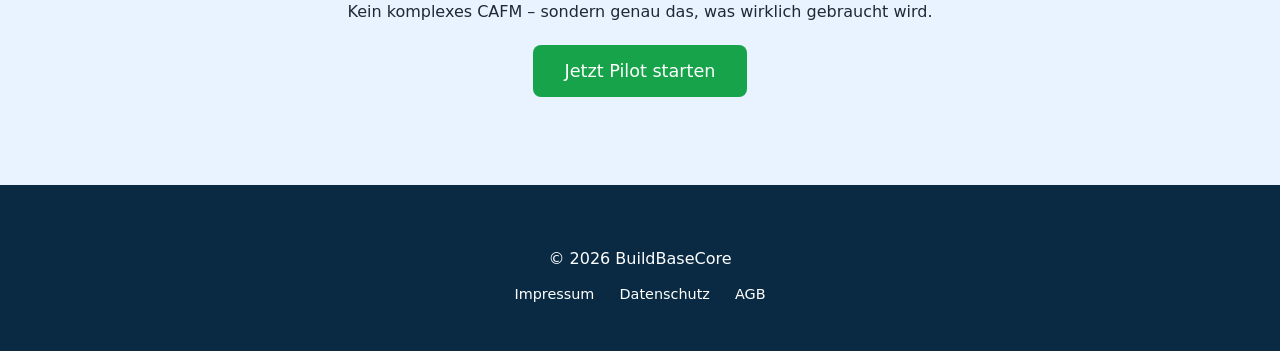
==== commit f85ddcb9: "Update index.html Signed-off-by: melczer79 <melczer79@gmail.com>" ====
--- a/index.html
+++ b/index.html
@@ -11,8 +11,7 @@
 
 <header class="hero">
   <div class="container">
-    <img src="image.png3.png" alt="BuildBaseCore Logo" class="logo">
-
+    
     <h1>Digitale Wartungs- & Prüfungsübersicht</h1>
     <p class="subtitle">
       Für Gemeinden, soziale Träger und Organisationen mit mehreren Gebäuden.
--- a/style.css
+++ b/style.css
@@ -17,11 +17,11 @@
   text-align: center;
   padding: 4rem 1rem;
 }
-
 .logo {
   height: 70px;
-  margin-bottom: 1.5rem;
 }
+
+
 
 h1 {
   font-size: 2.5rem;
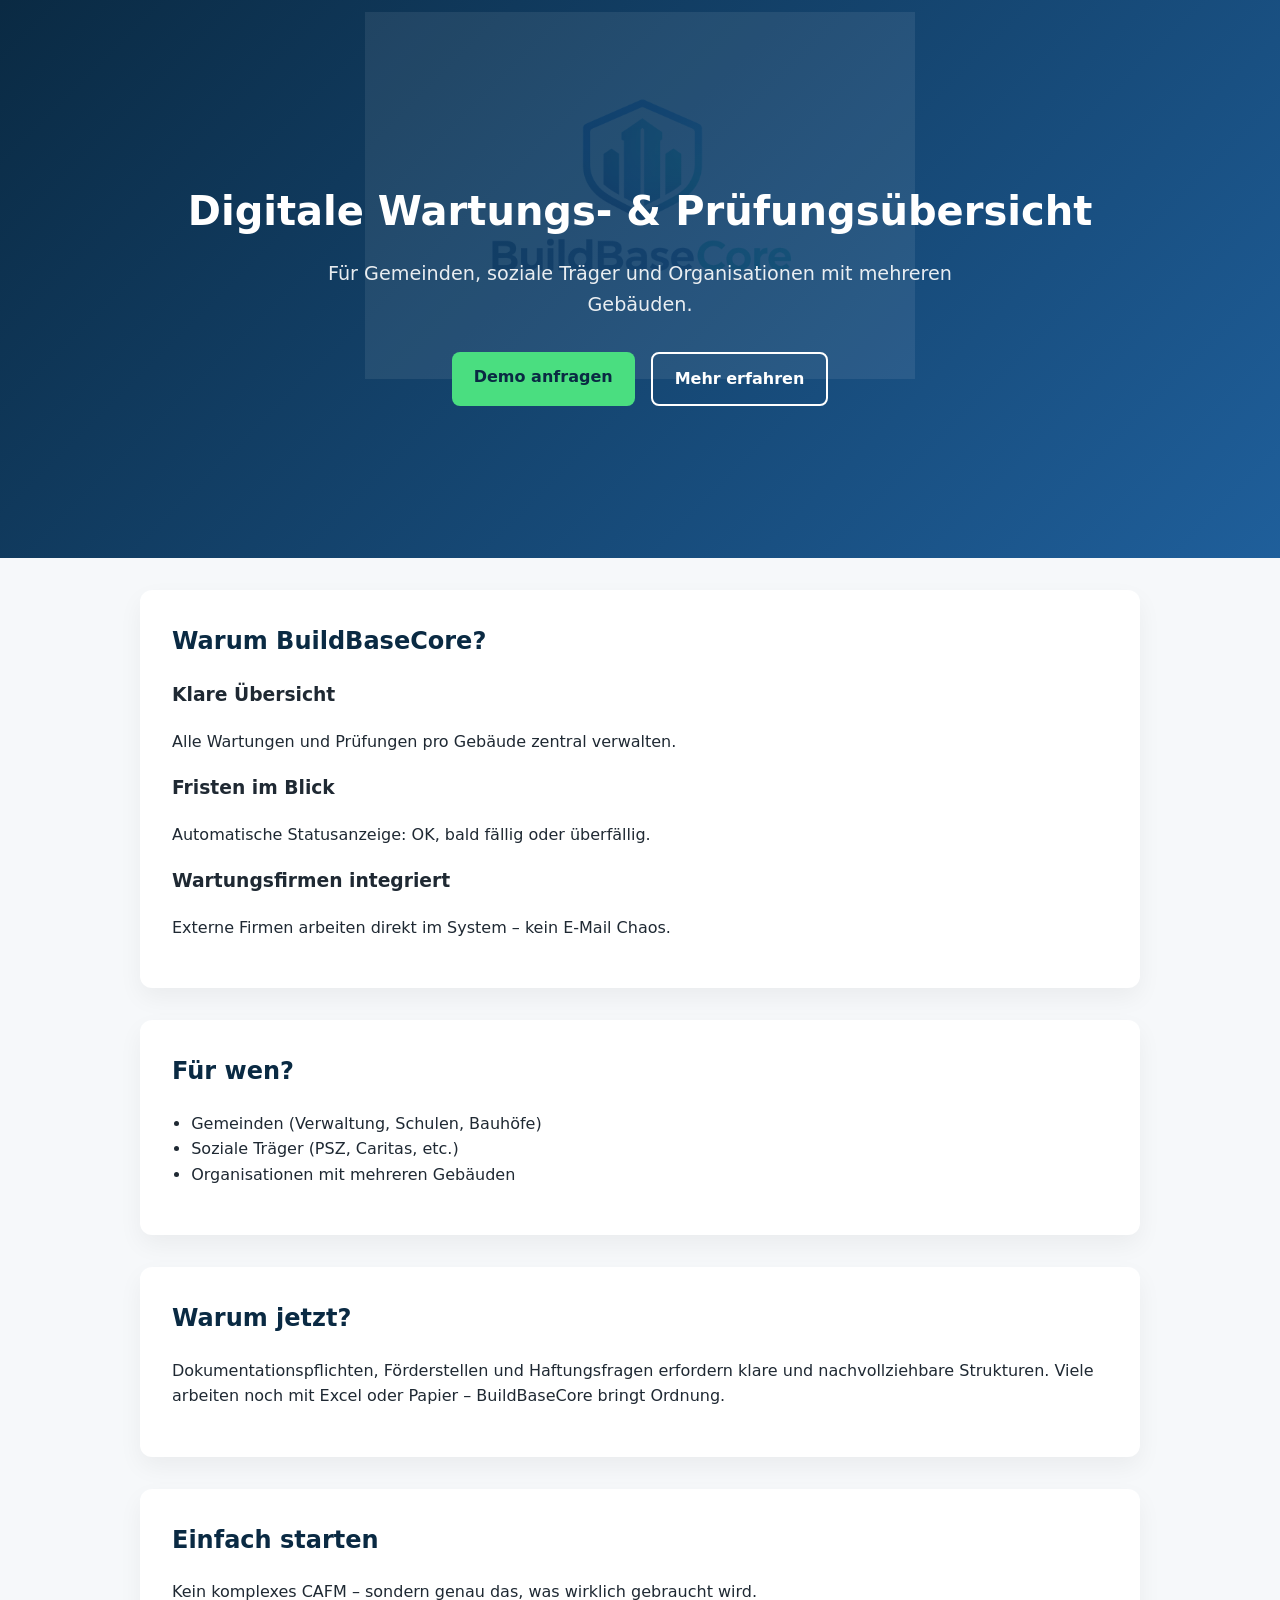
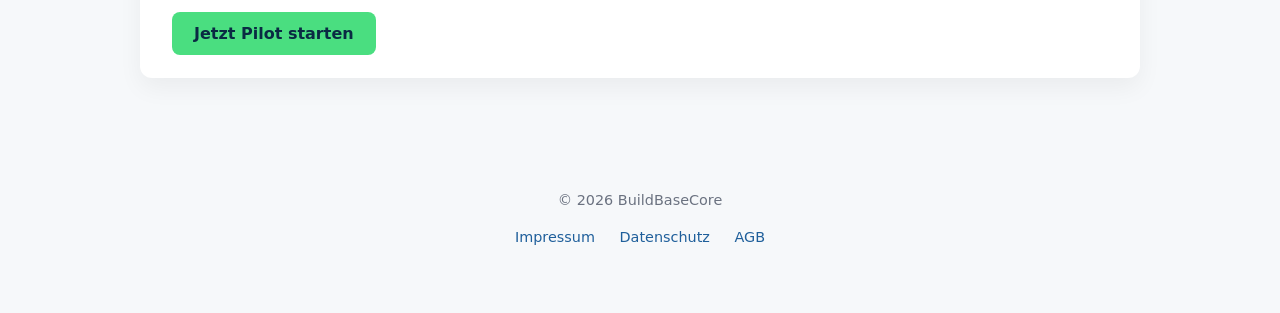
==== commit 90ad64d1: "Update index.html Signed-off-by: melczer79 <melczer79@gmail.com>" ====
--- a/index.html
+++ b/index.html
@@ -10,17 +10,22 @@
 <body>
 
 <header class="hero">
-  <div class="container">
-    
-    <h1>Digitale Wartungs- & Prüfungsübersicht</h1>
-    <p class="subtitle">
-      Für Gemeinden, soziale Träger und Organisationen mit mehreren Gebäuden.
-    </p>
+  <div class="container hero-grid">
 
-    <div class="cta">
-      <a href="#" class="btn primary">Demo anfragen</a>
-      <a href="#" class="btn secondary">Mehr erfahren</a>
+    <div class="hero-text">
+      <h1>Digitale Wartungs- & Prüfungsübersicht</h1>
+      <p class="subtitle">
+        Für Gemeinden, soziale Träger und Organisationen mit mehreren Gebäuden.
+      </p>
+
+      <div class="cta">
+        <a href="#" class="btn primary">Demo anfragen</a>
+        <a href="#" class="btn secondary">Mehr erfahren</a>
+      </div>
     </div>
+
+    <div class="hero-visual"></div>
+
   </div>
 </header>
 
--- a/style.css
+++ b/style.css
@@ -1,122 +1,151 @@
+/* RESET */
 body {
   margin: 0;
-  font-family: system-ui, -apple-system, Segoe UI, sans-serif;
+  font-family: system-ui, -apple-system, BlinkMacSystemFont, "Segoe UI", sans-serif;
   background: #f6f8fa;
   color: #1f2933;
+  line-height: 1.6;
 }
 
+/* CONTAINER */
 .container {
   max-width: 1000px;
   margin: auto;
   padding: 2rem;
 }
 
+/* HERO SECTION */
 .hero {
-  background: linear-gradient(135deg, #0a2a43, #1f4f75);
+  background: linear-gradient(135deg, #0a2a43 0%, #1f5f9b 100%);
   color: white;
+  padding: 120px 20px;
   text-align: center;
-  padding: 4rem 1rem;
-}
-.logo {
-  height: 70px;
+  position: relative;
+  overflow: hidden;
 }
 
+/* LOGO HÁTTÉR */
+.hero::before {
+  content: "";
+  position: absolute;
+  top: 35%;
+  left: 50%;
+  width: 550px;
+  height: 550px;
+  background: url("image.png3.png") no-repeat center;
+  background-size: contain;
+  transform: translate(-50%, -50%);
+  opacity: 0.08;
+}
 
+/* SZÖVEG ELŐTÉR */
+.hero .container {
+  position: relative;
+  z-index: 2;
+}
 
-h1 {
+/* HEADLINE */
+.hero h1 {
   font-size: 2.5rem;
   margin-bottom: 1rem;
 }
 
+/* SUBTITLE */
 .subtitle {
   font-size: 1.2rem;
+  max-width: 700px;
+  margin: 0 auto 2rem;
   opacity: 0.9;
 }
 
+/* CTA GOMBOK */
 .cta {
-  margin-top: 2rem;
+  display: flex;
+  justify-content: center;
+  gap: 1rem;
+  flex-wrap: wrap;
 }
 
 .btn {
-  display: inline-block;
-  padding: 0.8rem 1.4rem;
+  padding: 12px 22px;
   border-radius: 8px;
   text-decoration: none;
-  margin: 0.5rem;
-  font-weight: 500;
+  font-weight: 600;
+  transition: 0.2s ease;
 }
 
-.primary {
-  background: #16a34a;
+/* PRIMARY */
+.btn.primary {
+  background: #4ade80;
+  color: #0a2a43;
+}
+
+.btn.primary:hover {
+  background: #22c55e;
+}
+
+/* SECONDARY */
+.btn.secondary {
+  border: 2px solid white;
   color: white;
 }
 
-.secondary {
-  border: 1px solid white;
-  color: white;
+.btn.secondary:hover {
+  background: white;
+  color: #0a2a43;
 }
 
-.large {
-  font-size: 1.1rem;
-  padding: 1rem 2rem;
+/* SECTIONS */
+section {
+  background: white;
+  margin: 2rem auto;
+  border-radius: 12px;
+  max-width: 1000px;
+  box-shadow: 0 10px 25px rgba(0,0,0,0.05);
 }
 
-.section {
-  padding: 3rem 1rem;
+/* TITLES */
+h2 {
+  margin-top: 0;
+  color: #0a2a43;
 }
 
-.light {
-  background: #ffffff;
+/* LISTA */
+ul {
+  padding-left: 1.2rem;
 }
 
-.highlight {
-  background: #e8f3ff;
+/* FOOTER */
+footer {
+  text-align: center;
+  font-size: 0.9rem;
+  padding: 2rem;
+  color: #6b7280;
 }
 
-.grid {
-  display: grid;
-  grid-template-columns: repeat(auto-fit, minmax(220px, 1fr));
-  gap: 1.5rem;
-  margin-top: 2rem;
+/* FOOTER LINK */
+footer a {
+  color: #1f5f9b;
+  text-decoration: none;
+  margin: 0 10px;
 }
 
-.card {
-  background: white;
-  padding: 1.5rem;
-  border-radius: 10px;
-  box-shadow: 0 5px 15px rgba(0,0,0,0.05);
+footer a:hover {
+  text-decoration: underline;
 }
 
-.list {
-  margin-top: 1rem;
-  line-height: 1.8;
+/* RESPONSIVE */
+@media (max-width: 768px) {
+  .hero h1 {
+    font-size: 2rem;
+  }
+
+  .hero {
+    padding: 80px 20px;
+  }
+
+  .hero::before {
+    width: 400px;
+    height: 400px;
+  }
 }
-
-.text {
-  max-width: 700px;
-}
-
-.center {
-  text-align: center;
-}
-
-footer {
-  background: #0a2a43;
-  color: white;
-  text-align: center;
-  padding: 1rem;
-}
-.footer-links {
-  margin-top: 0.5rem;
-}
-
-.footer-links a {
-  color: #ffffff;
-  margin: 0 10px;
-  text-decoration: none;
-  font-size: 0.9rem;
-}
-
-.footer-links a:hover {
-  text-decoration: underline;
-}
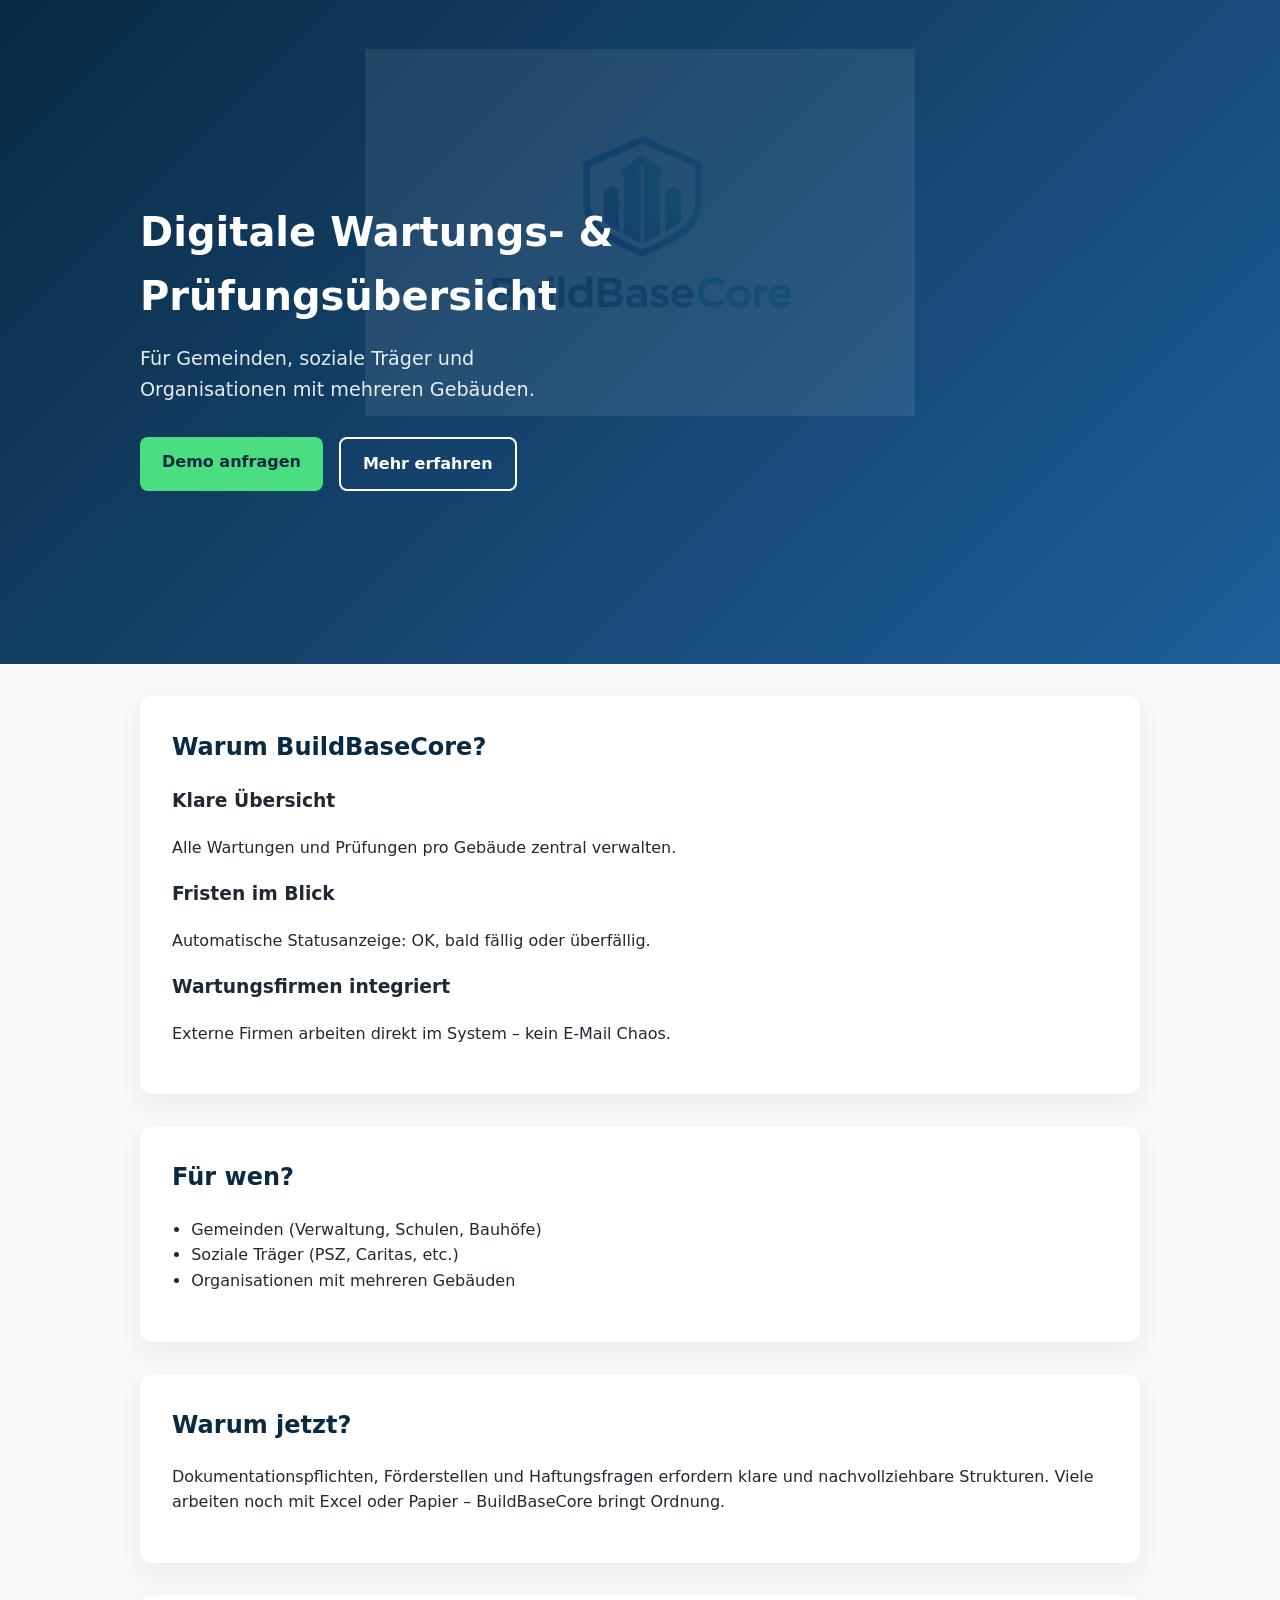
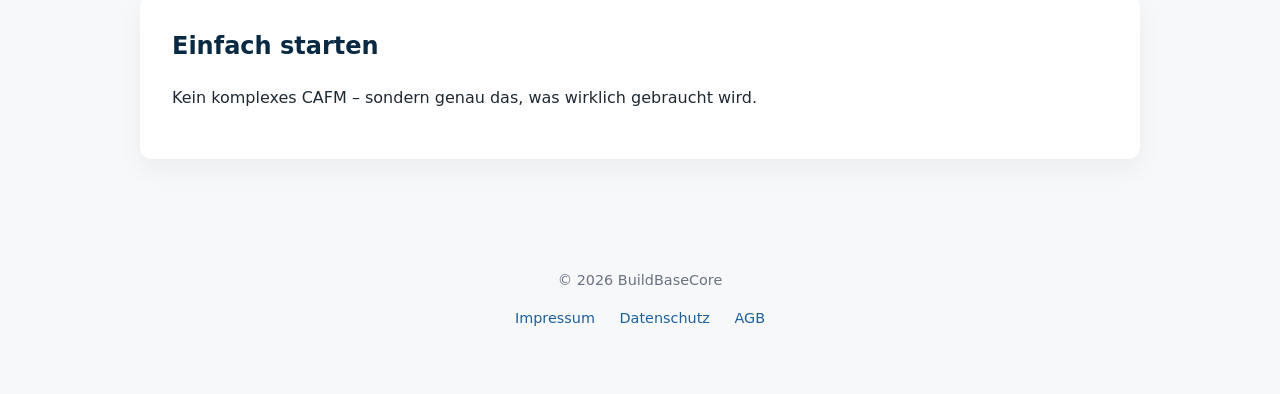
==== commit e0b41210: "some cleanup, add clickable header for all subpages, add details, add contact form, update AGB, upda" ====
--- a/index.html
+++ b/index.html
@@ -19,8 +19,8 @@
       </p>
 
       <div class="cta">
-        <a href="#" class="btn primary">Demo anfragen</a>
-        <a href="#" class="btn secondary">Mehr erfahren</a>
+        <a href="kontakt.html" class="btn primary">Demo anfragen</a>
+        <a href="details.html" class="btn secondary">Mehr erfahren</a>
       </div>
     </div>
 
@@ -29,7 +29,7 @@
   </div>
 </header>
 
-<section class="section">
+<section id="more" class="section">
   <div class="container">
     <h2>Warum BuildBaseCore?</h2>
     <div class="grid">
@@ -75,8 +75,7 @@
 <section class="section highlight">
   <div class="container center">
     <h2>Einfach starten</h2>
-    <p>Kein komplexes CAFM – sondern genau das, was wirklich gebraucht wird.</p>
-    <a href="#" class="btn primary large">Jetzt Pilot starten</a>
+    <p>Kein komplexes CAFM – sondern genau das, was wirklich gebraucht wird.</p>    
   </div>
 </section>
 
@@ -91,3 +90,4 @@
     </div>
   </div>
 </footer>
+</body>
--- a/style.css
+++ b/style.css
@@ -38,6 +38,11 @@
   opacity: 0.08;
 }
 
+.hero-home-link {
+  text-decoration: none;
+  color: inherit;  
+}
+
 /* SZÖVEG ELŐTÉR */
 .hero .container {
   position: relative;
@@ -149,3 +154,98 @@
     height: 400px;
   }
 }
+
+/* CONTACT FORM */
+.contact-form {
+  display: grid;
+  gap: 1rem;
+  max-width: 700px;
+  margin: 0 auto;
+}
+
+.contact-form label {
+  font-weight: 600;
+  color: #0a2a43;
+}
+
+.contact-form input,
+.contact-form textarea {
+  width: 100%;
+  padding: 12px 14px;
+  border: 1px solid #d1d5db;
+  border-radius: 8px;
+  font: inherit;
+  box-sizing: border-box;
+}
+
+.contact-form textarea {
+  min-height: 160px;
+  resize: vertical;
+}
+
+.contact-form .btn {
+  border: none;
+  cursor: pointer;
+  width: fit-content;
+}
+
+/* HERO GRID */
+.hero-grid {
+  display: grid;
+  grid-template-columns: 1fr 1fr;
+  align-items: center;
+  gap: 40px;
+}
+
+/* BAL OLDAL */
+.hero-text {
+  text-align: left;
+}
+
+/* JOBB OLDAL – LOGÓ VIZUÁL */
+.hero-visual {
+  position: relative;
+  height: 400px;
+}
+
+.hero-visual::before {
+  content: "";
+  position: absolute;
+  width: 100%;
+  height: 100%;
+  background: url("logo.png") no-repeat center;
+  background-size: contain;
+  opacity: 0.12;
+}
+
+/* HERO finomhangolás */
+.hero {
+  padding: 100px 20px;
+}
+
+/* CTA igazítás */
+.cta {
+  justify-content: flex-start;
+}
+
+/* RESPONSIVE */
+@media (max-width: 768px) {
+  .hero-grid {
+    grid-template-columns: 1fr;
+    text-align: center;
+  }
+
+  .hero-text {
+    text-align: center;
+  }
+
+  .cta {
+    justify-content: center;
+  }
+
+  .hero-visual {
+    height: 250px;
+  }
+}
+
+/* magyarblint */
